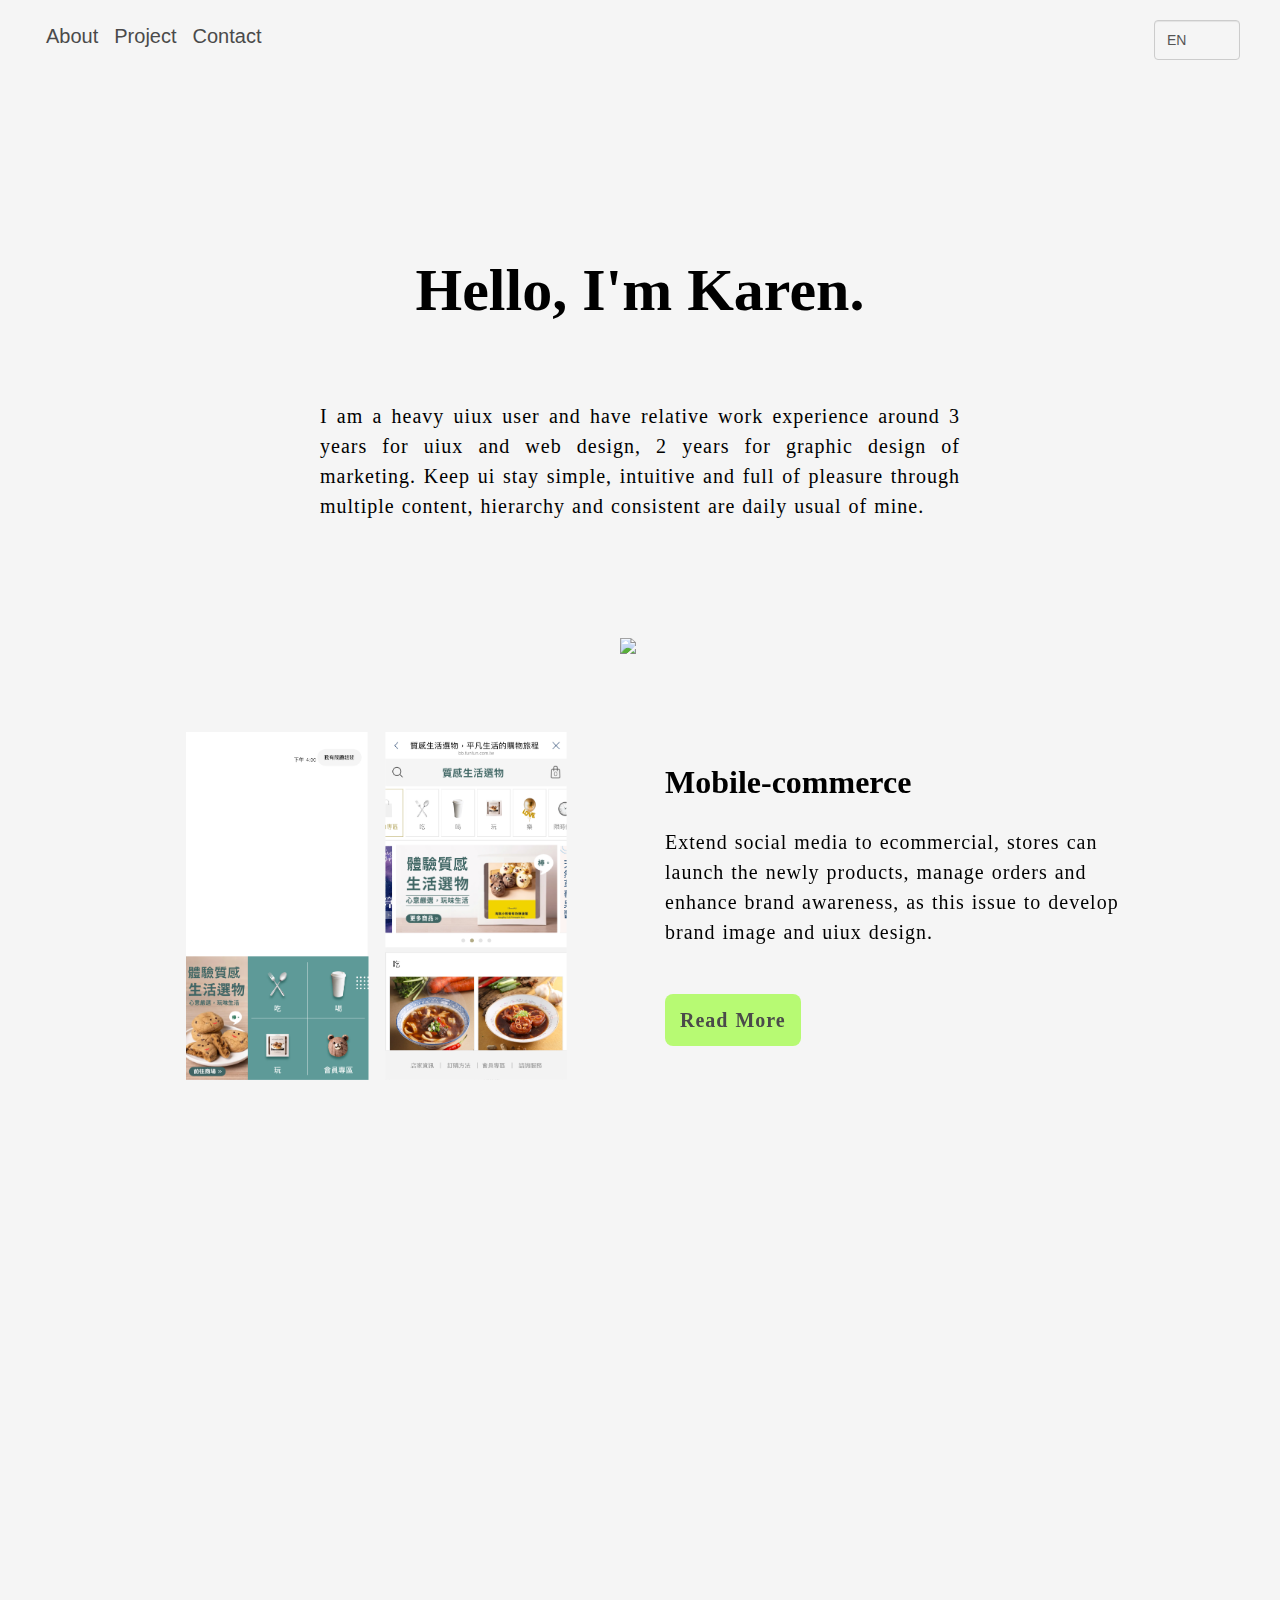
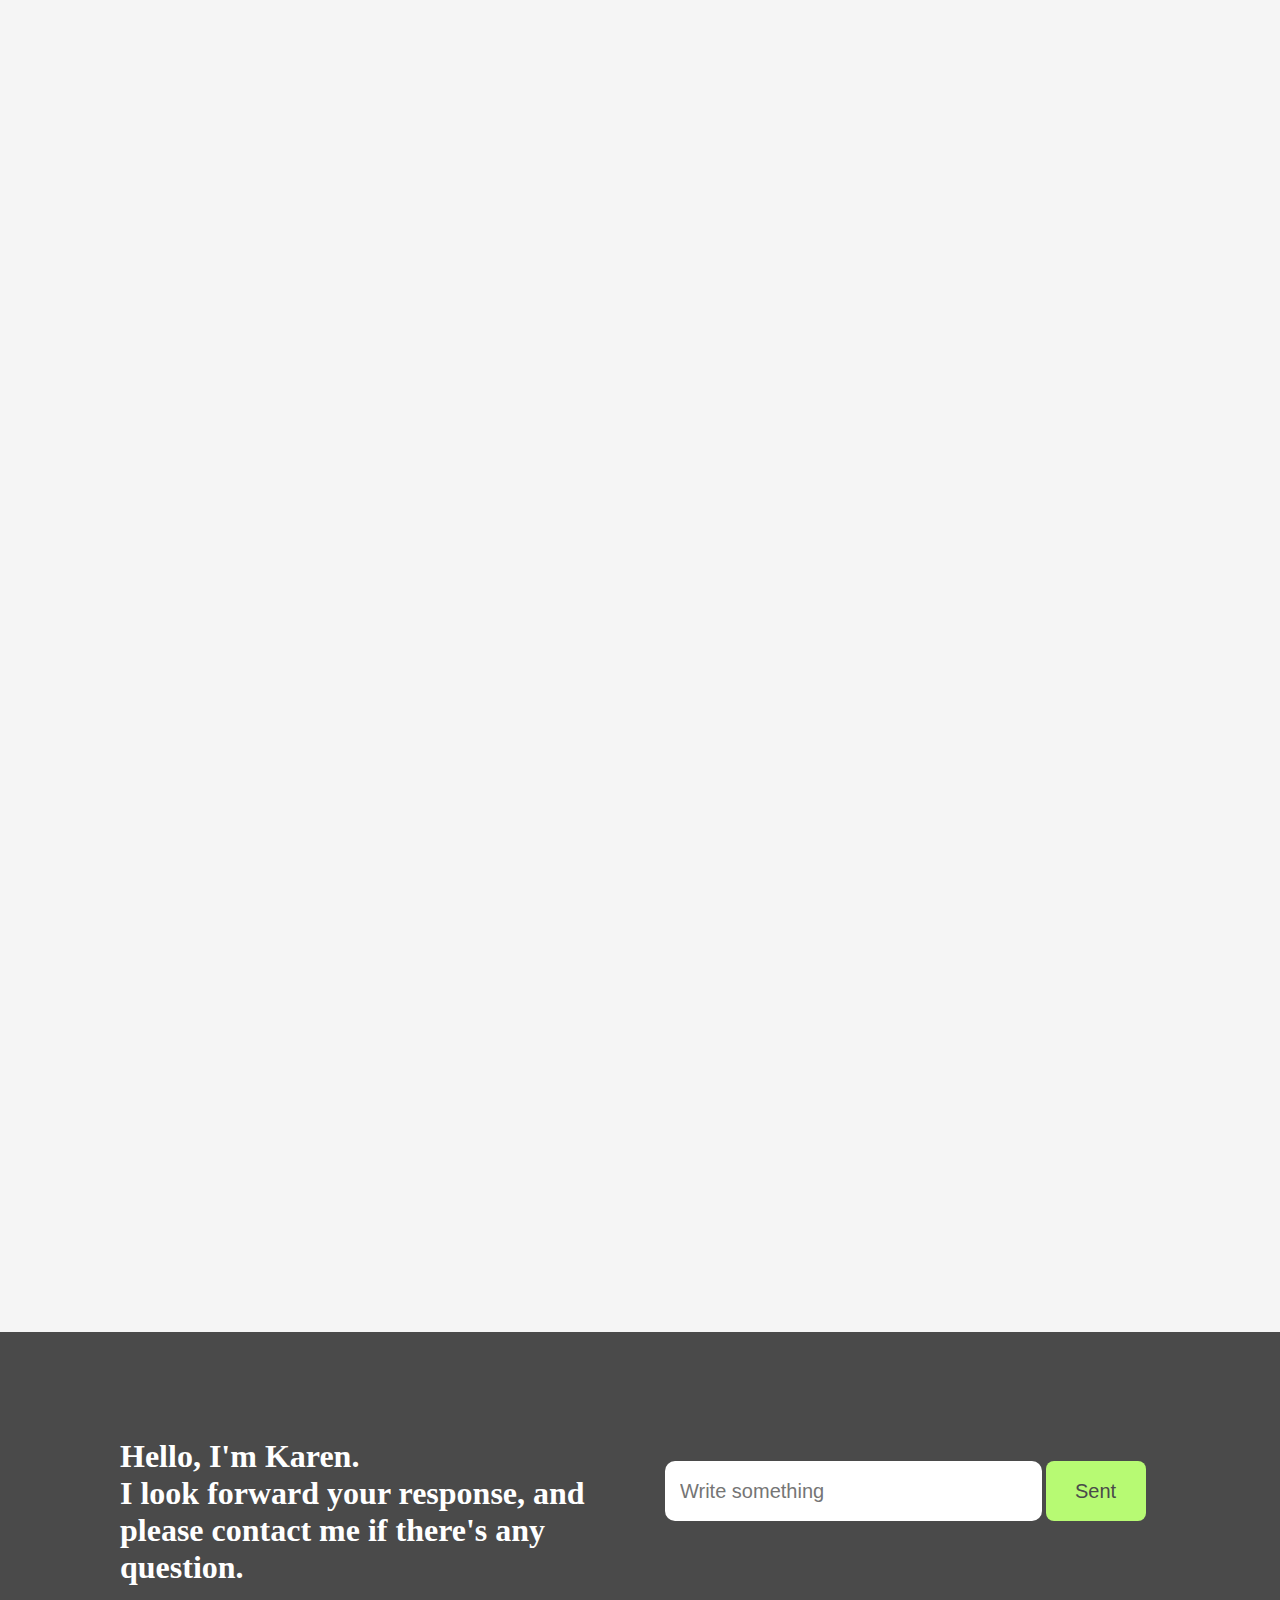
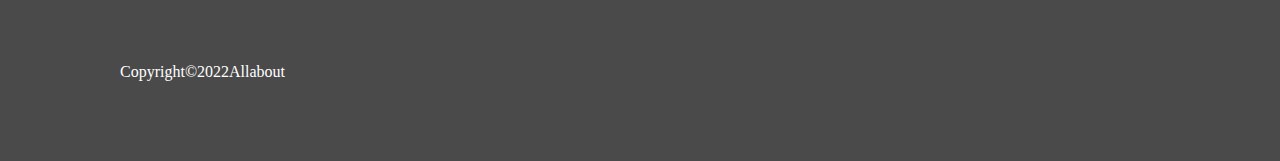
==== cv_en.html @ 4958540e "0205" ====
<!DOCTYPE html>
<html lang="en">
<head>
    <meta charset="UTF-8">
    <meta http-equiv="X-UA-Compatible" content="IE=edge">
    <meta name="viewport" content="width=device-width, initial-scale=1.0">
    <title>Porfolio</title>
    <link rel="stylesheet" href="https://unpkg.com/aos@next/dist/aos.css" />
    <script src="https://unpkg.com/aos@next/dist/aos.js"></script>
    <link rel="stylesheet" href="https://fonts.googleapis.com/css2?family=Material+Symbols+Outlined:opsz,wght,FILL,GRAD@20..48,100..700,0..1,-50..200" />
    <link rel="stylesheet" href="style.css">
    <!-- Google tag (gtag.js) -->
    <script async src="https://www.googletagmanager.com/gtag/js?id=G-Q9B10FDPE8"></script>

    <!-- Google tag (gtag.js) -->
<script async src="https://www.googletagmanager.com/gtag/js?id=G-Q9B10FDPE8"></script>
<script>
  window.dataLayer = window.dataLayer || [];
  function gtag(){dataLayer.push(arguments);}
  gtag('js', new Date());

  gtag('config', 'G-Q9B10FDPE8');
</script>

<script>
  window.dataLayer = window.dataLayer || [];
  function gtag(){dataLayer.push(arguments);}
  gtag('js', new Date());

  gtag('config', 'G-Q9B10FDPE8');
</script>
</head>


<nav class="nav_pc">
  
    <ul>
        <a href="#cv_en"><input type="button" class="menu" value="About"></a>
        <a href="#container_pc"><input type="button" class="menu" value="Project"></a>
        <a href="#contact_pc"><input type="button" class="menu" value="Contact"></a>
        <form>
        <select class="form-control info-select" name="selectURL" onchange="window.location.href=this.form.selectURL.options[this.form.selectURL.selectedIndex].value" > 
            <option value="">EN</option> 
            <option value="cv_tc.html">繁中</option>
        </select> 
        </form>
    </ul>

</nav>


<nav class="nav_mobile">
  
    <ul>
        <a href="#about_mobile"><input type="button" class="menu_mobile" value="About"></a>
        <a href="#container_mobile"><input type="button" class="menu_mobile" value="Project"></a>
        <a href="#contact_mobile"><input type="button" class="menu_mobile" value="Contact"></a>
        <form>
           <select class="form-control info-select" name="selectURL" onchange="window.location.href=this.form.selectURL.options[this.form.selectURL.selectedIndex].value" > 
               <option value="">EN</option>
               <option value="cv_tc.html">繁中</option> 
           </select> 
           </form>
       </ul>
   
</nav>


<body>


    <div class="intro_pc" id="cv_en">
        <h1 style="padding:24vh 40px 4vh 40px;">Hello, I'm Karen.</h1>
        <div class="" style="text-align:justify;">
            <h4 style="padding:0 25% 10vh 25%;">I am a heavy uiux user and have relative work experience around 3 years for uiux and web design, 2 years for graphic design of marketing. Keep ui stay simple, intuitive and full of pleasure through multiple content, hierarchy and consistent are daily usual of mine.
            </h4>
        </div>
    </div>

    <div class="intro_mobile"  id="about_mobile">
        <h1 style="padding:24vh 40px 4vh 40px;">Hello, I'm Karen.</h1>
        <div class="">
            <h4 style="padding:0 10% 10vh 10%;">I am a heavy uiux user and have relative work experience around 3 years for uiux and web design, 2 years for graphic design of marketing. Keep ui stay simple, intuitive and full of pleasure through multiple content, hierarchy and consistent are daily usual of mine.
            </h4>
        </div>
    </div>

    <div class="fade" style="width:40px;margin: auto;">
    <img src="img/icon_continue.svg">
    </div>

    <div hidden style="width:30vw;margin:auto;text-align: center;background-color: ;">
        <button id="seeMoreBtn" style="background-color:#9FDE5E ;">More</button>
        </div>
    
    <article hidden id="article">
        <h3>Relative experience</h3>
        <h4 style="padding:0 10% 14vh 10%;">About 2.8 years for uiux design and 2 years for graphic and editor of social platform.</h4>
    </article>
    


<div class="container" id="container_pc">




        <!-- Project02 -->
        <div class="box" data-aos="fade-up" data-aos-duration="3000" id="profolio">
            <img src="img/img_ec_1.png" style="width:80%;margin: auto;">
            <div class="description">
               <h2>Mobile-commerce</h2>
               <h4>Extend social media to ecommercial, stores can launch the newly products, manage orders and enhance brand awareness, as this issue to develop brand image and uiux design.</h4>
               <div style="padding: 5px 0;">
               <h4><b><a href="project_ec_en.html" class="more">Read More</a></b></h4>
               </div>
            </div>
        </div>

        <!-- Project03 -->
        <div class="box" data-aos="fade-up" data-aos-duration="3000" id="profolio">
            <img src="img/img_r_1.png">
            <div class="description">
               <h2>Reservation platform</h2>
               <h4>Through reservation platform customers can check for the service on sale for available time, further the store can accept the orders immediately. Design for the customers and stores to have a better experience on booking and coupons.</h4>
               <div style="padding: 5px 0;">
               <h4><b><a href="project_reservation_en.html" class="more">Read More</a></b></h4>
               </div>
            </div>
        </div>

        <!-- Project04 -->
        <div class="box" data-aos="fade-up" data-aos-duration="3000" id="profolio">
            <img src="img/img_p_1.png">
            <div class="description">
               <h2>Product onlinepay</h2>
               <h4>Build up the landing page to introduce products of company and relative activities, further customers can buy and pay the suitable program online.</h4>
               <div style="padding: 5px 0;">
               <h4><b><a href="project_onlinepay_en.html" class="more">Read More</a></b></h4>
               </div>
            </div>
        </div>


        <!-- Project05 -->
        <div class="box" data-aos="fade-up" data-aos-duration="3000" id="profolio">
            <img src="img/img_l_1.png">
            <div class="description">
               <h2>RWD LandingPage</h2>
               <h4>Official website and landing page design for difference platforms represent the best affection to consumers.</h4>
               <div style="padding: 5px 0;">
               <h4><b><a href="project_landingpage_en.html" class="more">Read More</a></b></h4>
            </div>
        </div>
        </div>

        <!-- Project01 -->
        <div class="box" data-aos="fade-up" data-aos-duration="3000" id="profolio">
            <img src="img/img_graphic_2.png">
            <div class="description">
               <h2>Graphic design</h2>
               <h4>Around main topic to design illustration, posters and banners which matched with brand image.</h4>
               <div style="padding: 5px 0;">
               <h4><b><a href="project_graphic_en.html" class="more">Read More</a></b></h4>
               </div>
            </div>
        </div>

        <div style="margin:20% 0;"></div>


</div>


<!-- mobile -->


<div class="container" id="container_mobile">



    <div style="margin:20% 0;"></div>

    <!-- Project02 -->
    <div class="box_mobile" data-aos="fade-up" data-aos-duration="3000" id="profolio">
        <div class="image_mobile"><img src="img/img_ec_1.png"></div>
        <div class="description">
           <h2>Mobile-commerce</h2>
           <h4>Extend social media to ecommercial, stores can launch the newly products, manage orders and enhance brand awareness, as this issue to develop brand image and uiux design.</h4>
           <div style="height:3px;"></div>
           <h4><b><a href="project_ec_en.html" class="more">Read More</a></b></h4>
        </div>
    </div>

    <div style="margin:20% 0;"></div>

    <!-- Project03 -->
    <div class="box_mobile" data-aos="fade-up" data-aos-duration="3000" id="profolio">
        <div class="image_mobile"><img src="img/img_r_1.png"></div>
        <div class="description">
           <h2>Reservation platform</h2>
           <h4>Through reservation platform customers can check for the service on sale for available time, further the store can accept the orders immediately. Design for the customers and stores to have a better experience on booking and coupons.</h4>
           <div style="height:3px;"></div>
           <h4><b><a href="project_reservation_en.html" class="more">Read More</a></b></h4>
        </div>
    </div>

    <div style="margin:20% 0;"></div>


        <!-- Project04 -->
        <div class="box_mobile" data-aos="fade-up" data-aos-duration="3000" id="profolio">
            <img src="img/img_web_1.png">
            <div class="description">
               <h2>Product onlinepay</h2>
               <h4>Build up the landing page to introduce products of company and relative activities, further customers can buy and pay the suitable program online.</h4>
               <div style="height:3px;"></div>
               <h4><b><a href="project_onlinepay_en.html" class="more">Read More</a></b></h4>
            </div>
        </div>

    <div style="margin:20% 0;"></div>


        <!-- Project05 -->
        <div class="box_mobile" data-aos="fade-up" data-aos-duration="3000" id="profolio">
            <img src="img/img_web_3.png">
            <div class="description">
               <h2>RWD LandingPage</h2>
               <h4>Official website and landing page design for difference platforms represent the best affection to consumers.</h4>
               <div style="height:3px;"></div>
               <h4><b><a href="project_landingpage_en.html" class="more">Read More</a></b></h4>
            </div>
        </div>


    <div style="margin:20% 0;"></div>

        <!-- Project01 -->
        <div class="box_mobile" data-aos="fade-up" data-aos-duration="3000" id="profolio">
            <img src="img/img_graphic_2.png">
            <div class="description">
               <h2>Graphic design</h2>
               <h4>Around main topic to design illustration, posters and banners which matched with brand image.</h4>
               <div style="height:5x;"></div>
               <div style="padding: 3px 0;">
               <h4><b><a href="project_graphic_en.html" class="more">Read More</a></b></h4>
               </div>
            </div>
        </div>

        <div style="margin:20% 0;"></div>


</div>




        <div class="box_footer_pc" data-aos="" data-aos-duration="3000" id="contact_pc">
            <col><h2>Hello, I'm Karen.<br>I look forward your response, and please contact me if there's any question.</h2><col>

        <col>
            <form action="https://formspree.io/f/mayaqbyd" method="post">
              <input class="textarea" type="textarea" placeholder="Write something" name="UserName" required> 
              <input class="btn_sent" type="submit" name="SB" value="Sent" > 
            </form>
        </col>

        <div style="font-size: 16px;letter-spacing：10px;">Copyright©2022Allabout</div>

        </div>

        <div class="box_footer_mobile" data-aos="" data-aos-duration="3000" id="contact_mobile">
            <col><h2>Hello, I'm Karen.<br>I look forward your response, and please contact me if there's any question.</h2><col>

        <col>
            <form action="https://formspree.io/f/mayaqbyd" method="post">
              <input class="textarea_mobile" type="textarea" placeholder="Write something" name="UserName" required> 
              <input class="btn_sent" type="submit" name="SB" value="Sent" > 
            </form>
        </col>

        <div style="font-size: 16px;">Copyright©2022Allabout</div>

        </div>

<script>
    AOS.init();
</script>
  
<script>
const seeMore = document.getElementById('seeMoreBtn')
const article = document.getElementById('article')

seeMore.addEventListener('click', () => {
  article.classList.toggle('extended')

  const extended = article.classList.contains('extended')
  if (extended) {
    seeMore.innerHTML = 'Close'
  } else {
    seeMore.innerHTML = 'Read More'
  }
})
</script>

</body>
</html>
---- style.css ----
html {
    scroll-behavior: smooth;
}

nav{
    height:72px;
    position: fixed;
    background-color: #f5f5f5;
    z-index: 10000;
    margin:0;
    width: 100%;
    top:0;
    font-size: ;
  }
  
  .form-control {
      position: absolute;
      right:60px;
      width: 100%;
      height: 40px;
      padding: 6px 12px;
      font-size: 20px;
      line-height: 1.42857143;
      color: #555;
      background-color: #fff;
      background-image: none;
      border: 1px solid #ccc;
      border-radius: 4px;
      -webkit-box-shadow: inset 0 1px 1px rgba(0,0,0,.075);
      box-shadow: inset 0 1px 1px rgba(0,0,0,.075);
      -webkit-transition: border-color ease-in-out .15s,-webkit-box-shadow ease-in-out .15s;
      -o-transition: border-color ease-in-out .15s,box-shadow ease-in-out .15s;
      transition: border-color ease-in-out .15s,box-shadow ease-in-out .15s;
  }
  
  /* IE浏览器下隐藏下拉按钮 */
  select::-ms-expand { display: none; }     
  
  /* 定义隐藏下拉框默认样式及图片覆盖下拉按钮 */   
  .info-select{
      width: 200px;
      outline:none;
      appearance:none;
      -moz-appearance:none;
      -webkit-appearance:none;
      -ms-appearance:none;
      background: url(img/icon_dropdown.svg) no-repeat scroll right center transparent;           
  }
  
  
  
  .menu{
    color:#4a4a4a;
    margin: 8px 0px;
    font-size: 20px;
    border-style: hide;
    border:2px white none;
    background-color: #f5f5f5;
    cursor: pointer;
    font-size: 20px;
  }
  
  .menu:hover{
    color:#2554A4;
  }

  .menu_mobile{
    color:#4a4a4a;
    margin: 10px -10px;
    font-size: 14px;
    border-style: hide;
    border:2px white none;
    background-color: #f5f5f5;
    cursor: pointer;
    font-size: 14px;
  }
  
  a{
    color:#4a4a4a;
  }
  
  body{
      background-color: #f5f5f5;
      font-family:'PingFang TC' ;
      overflow-x:hidden;
      width: 100%;
      margin: 0 0;
  }
  
  
  h1{
      text-align: center;
      font-size: 60px;
  }
  
  h2{
      font-size: 32px;
      font-weight: 600;
  }
  
  h4{
      font-size: 20px;
      font-weight: 350;
      line-height: 1.5;
      letter-spacing:1px;
      word-spacing: 1px;
  }
  
  img{
      width:100%;
      padding:px;
  }
  
  .box{
      display: grid;
      grid-template-columns: 1fr 1fr;
      grid-gap:50px;
      border: #4a4a4a;
      background-color: none;
      border-color:#aaaaee;
      border-style: ;
      border-width: none;
      margin:5% 10%;
      padding:10px;
  }
  
  .box_content{
    display: grid;
    grid-template-columns: 1fr 1fr;
    grid-gap:50px;
    border: #4a4a4a;
    background-color: none;
    border-color:#aaaaee;
    border-style: ;
    border-width: none;
    margin:5% 10%;
    padding:10px;
}

  .box_footer_pc{
      display: grid;
      grid-template-columns: 1fr 1fr;
      grid-gap:50px;
      border: #4a4a4a;
      background-color: #4a4a4a;
      color:white;
      border-color:#aaaaee;
      margin:100px 0 0  0;
      padding:80px 120px;
  }
  
  a{
      text-decoration: none;
      color:#2554A4;
  }
  
  .about{
      text-align:justify;
  }
  
  .description{
      text-align:;
      margin-top: 5px;
  }
  
  .textarea{
      width:70%;
      height:60px;
      margin:10% 0;
      padding: 0 15px;
      border-radius:10px;
      border-color: black;
      font-size:20px;
      border:none ;
  }

  .textarea_mobile{
    width:85%;
    height:60px;
    margin:10% 0 0 0;
    padding: 0 15px;
    border-radius:10px;
    border-color: black;
    font-size:20px;
    border:none ;
}
  
  .btn_sent{
      width:100px;
      height:60px;
      margin:10% 0%;
      padding: 0 10px;
      color:white;
      background-color: #B7FA73;
      border-radius:8px;
      font-size:20px;
      border:none ;
      color:#4a4a4a;
  }
  
  .btn_sent:hover{
      background-color:#9FDE5E;
      box-shadow:4px #B7FA73;
  }
  
  
  .more{
      width:20%;height:60px;
      margin:10% 0%;
      color:white;
      background-color: #B7FA73;
      border-radius:8px;
      font-size:20px;
      border:none ;
      color:#4a4a4a;
      padding: 15px;
  }
  
  .more:hover{
      background-color:#9FDE5E;
      box-shadow:4px #B7FA73;
  }
  
  
  .box_mobile{
      display: grid;
      grid-template-columns: 1fr;
      grid-gap:px;
      border: #4a4a4a;
      background-color: none;
      border-color:#aaaaee;
      margin:5px 10%;
      padding:;
  }
  
  .box_footer_mobile{
      display: grid;
      grid-template-columns: 1fr;
      grid-gap:50px;
      border: #4a4a4a;
      background-color: #4a4a4a;
      color:white;
      border-color:#aaaaee;
      margin:5px 0;
      padding:10%;
  }
  
  
  @media screen and (min-width: 1200px) {
      .nav_mobile{
          display:none;
      }
      #container_mobile{
          display:none;
      }
      .intro_mobile{
          display:none;
      }
      .box_footer_mobile{
          display:none;
      }
  }
  
  @media screen and (max-width: 1200px) {
      .nav_pc{
          display:none;
      }
      #container_pc{
          display:none;
      }
      .intro_pc{
          display:none;
      }
      .image_mobile{
          display:;
      }
      .box_footer_pc{
          display:none;
      }
  }
  
  article {
    max-width: 800px;
    height: 300px;
    overflow-y: hidden;
    padding:0 25% 14vh 25%;
    text-align:justify
  }
  
  /* 单击按钮时添加此类 */
  article.extended {
    height: 628px;
  }
  
  button {
    width:20vw;
    height:60px;
    color:white;
    background-color: #f5f5f5;
    border-radius:8px;
    font-size:20px;
    border:none ;
    color:#4a4a4a;
    padding: 15px;
  }
  
  
  article {
    font-size: 24px;
    font-weight:300;
    max-width:;
    height: auto;
    overflow-y: hidden;
    transition: height 0.4s linear;
  }
  
  .form-control {
      position: absolute;
      right:40px;
      top:20px;
      font-size:14px;
      width:40px;
      margin:0 auto;
      background: url("img/icon_dropdown_dark.svg") no-repeat right center;}
  
  .select{
      appearance:none;
      -webkit-appearance:none;
      -moz-appearance:none;
      -ms-appearance:none;
      -o-appearance:none;
      -khtml-appearance:none;
  }
  .select::-ms-expand { 
      display: none;}
  
  /* 定义隐藏下拉框默认样式及图片覆盖下拉按钮 */   
  .info-select{
      width: 86px;
      outline:none;
      appearance:none;
      -moz-appearance:none;
      -webkit-appearance:none;
      -ms-appearance:none;
      background: url(img/icon_dropdown_dark.svg) no-repeat scroll right center transparent;           
  }
  
.circle{
    width: 60px;
    height: 60px;
    margin: auto;
    background-color: #e5e5e5;
    border-radius:50px;
}

.v-line{
  border-left: thick dashed #e5e5e5;
  height:60px;
  left: 50%;
  position: absolute;
  border-width: 2px;
}

.fade{
  animation: fadeIn 3s ;
}

@keyframes fadeIn {
    0% { opacity: 0; }
    100% { opacity: 1; }
  }
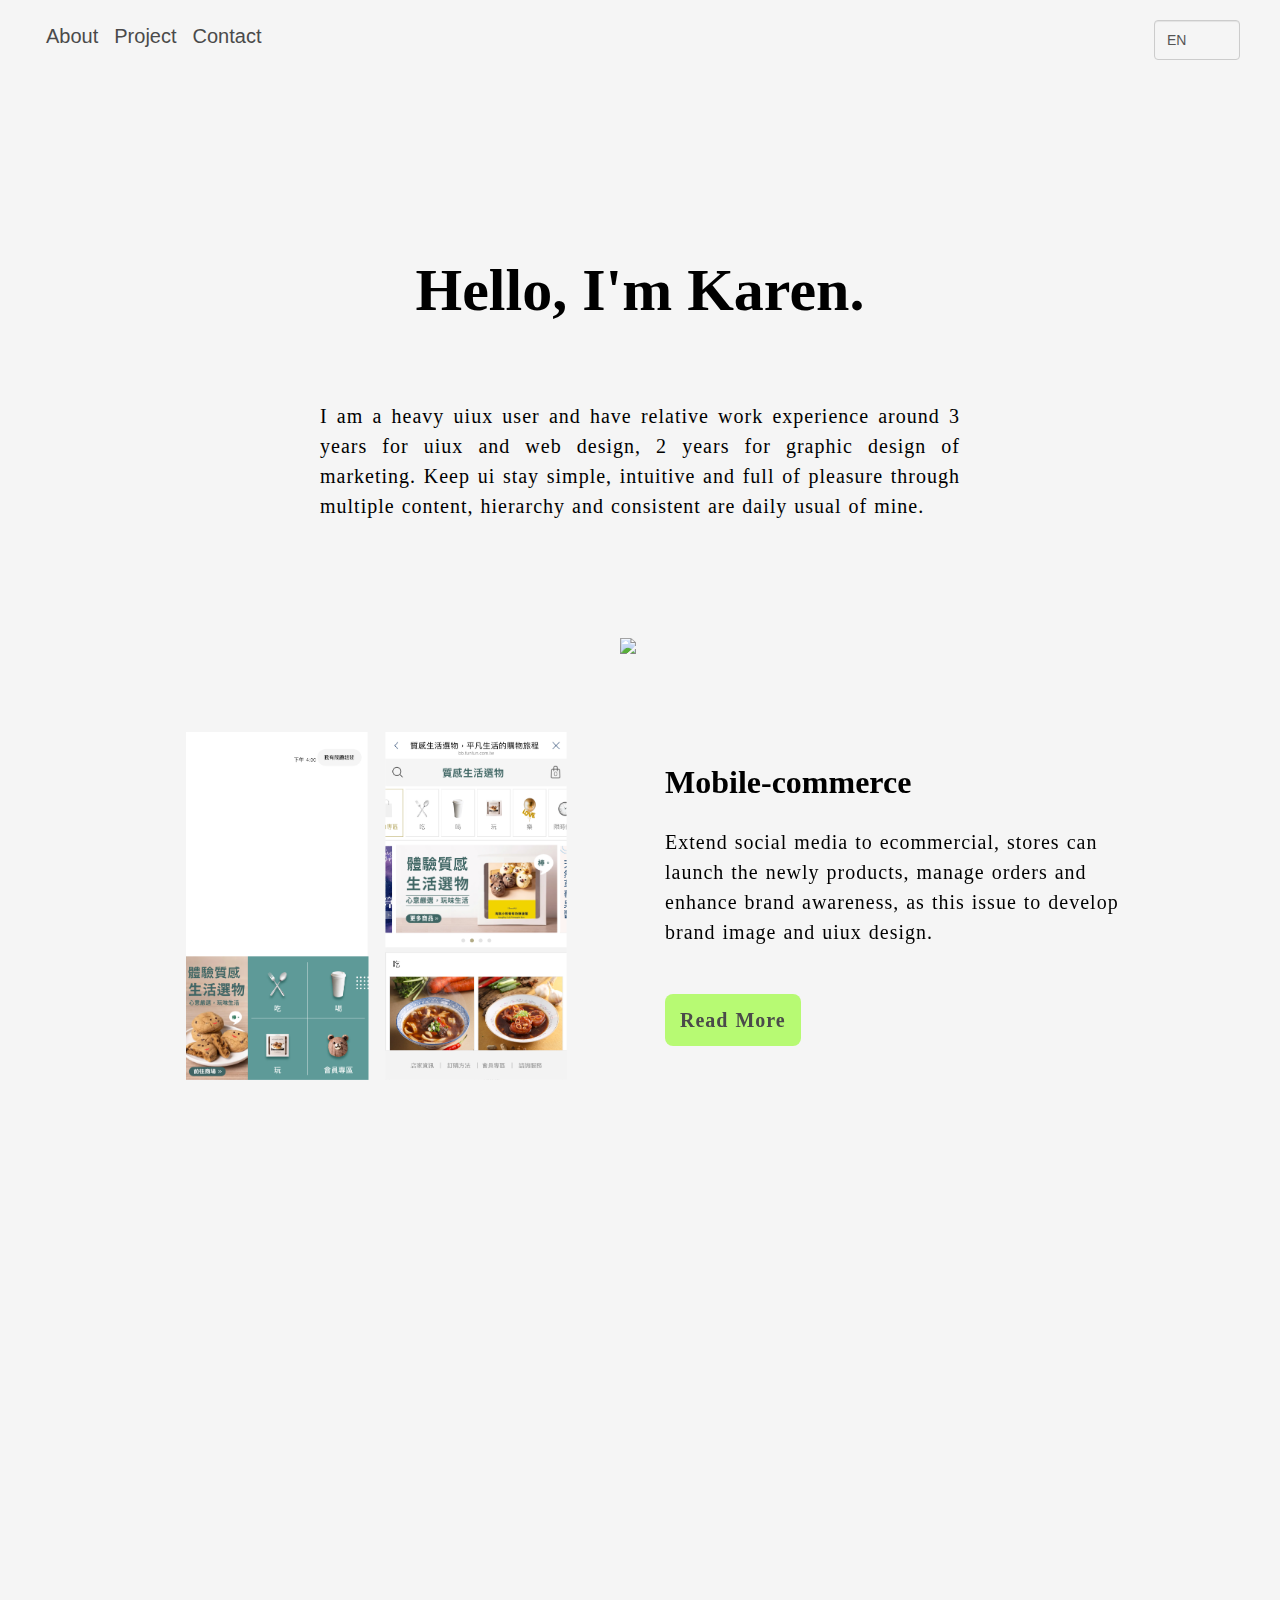
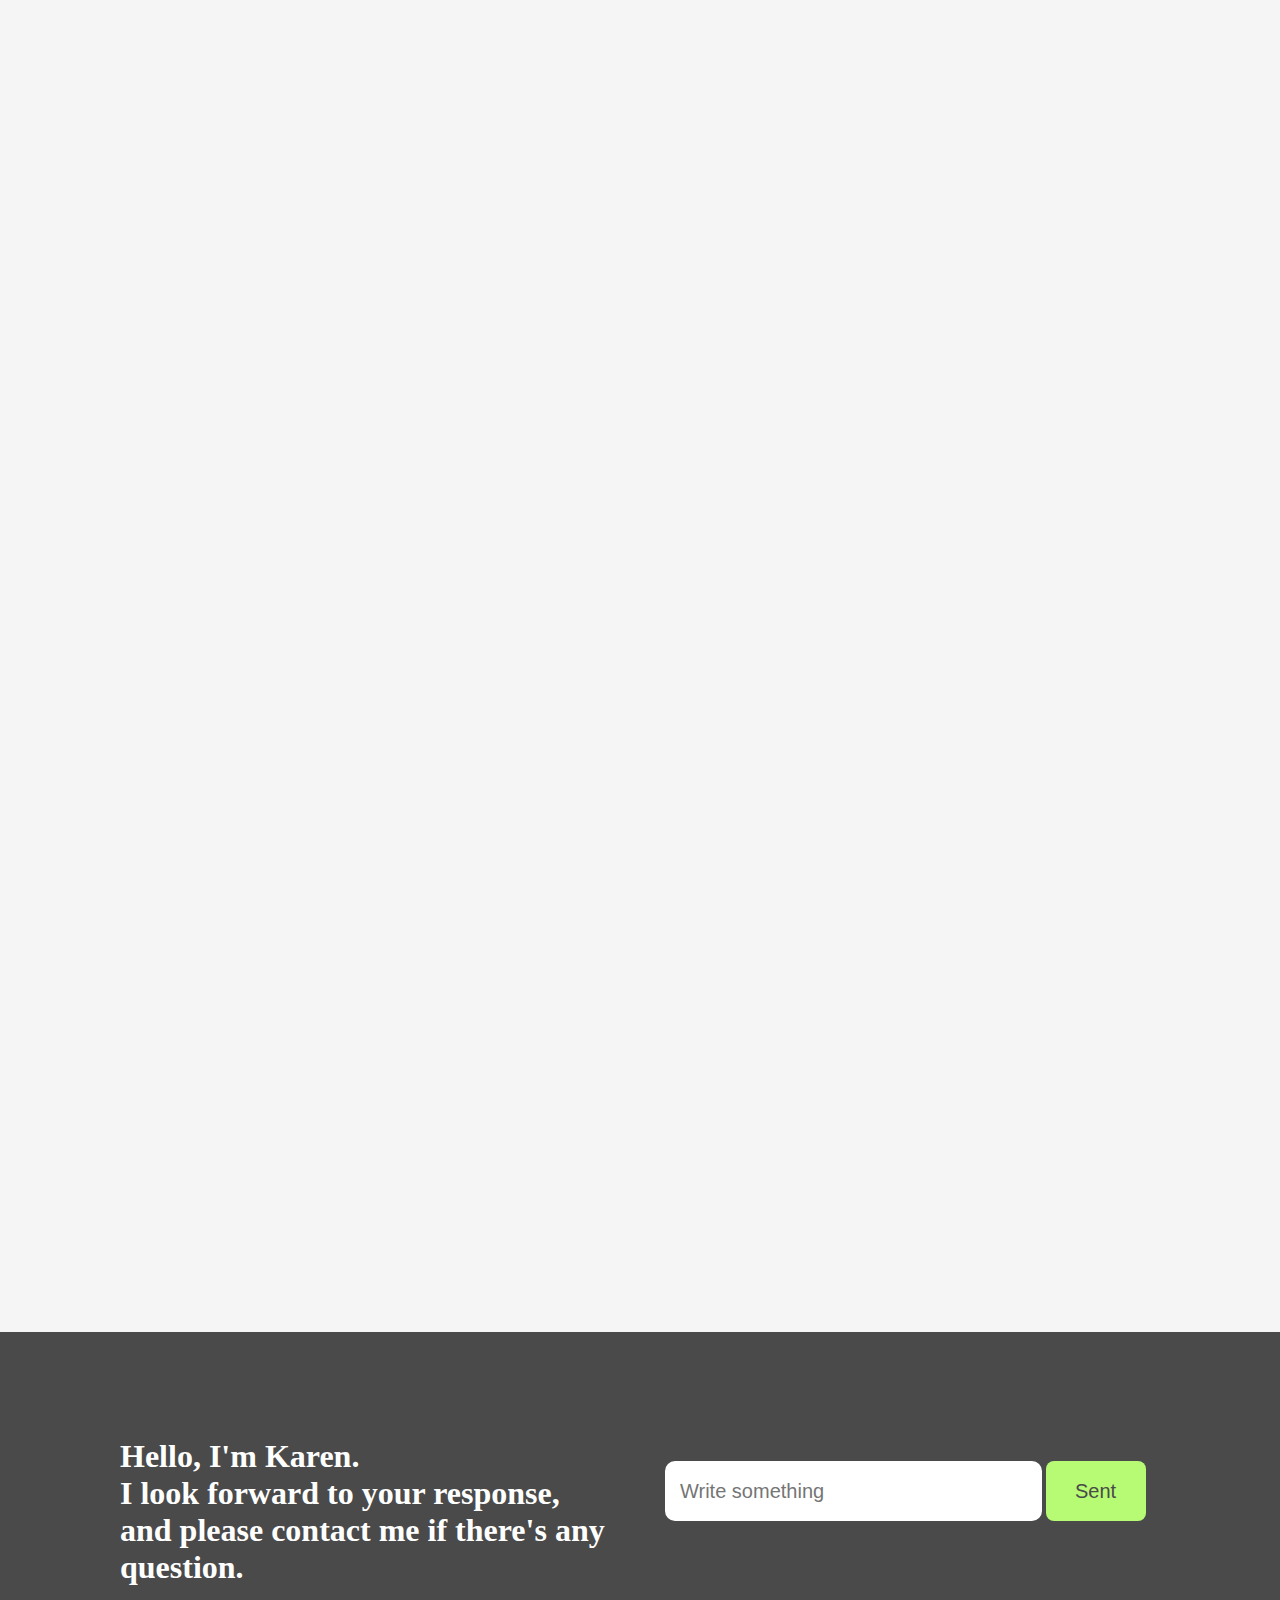
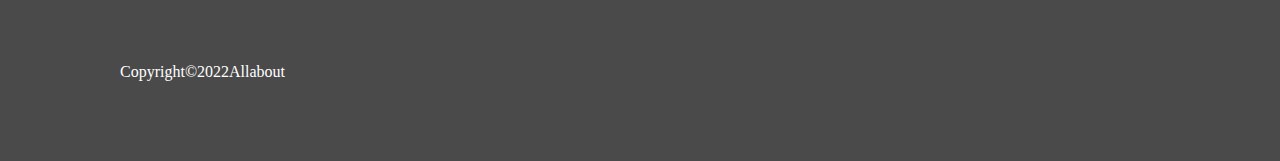
==== commit cd42226c: "0205" ====
--- a/cv_en.html
+++ b/cv_en.html
@@ -187,9 +187,8 @@
         <div class="description">
            <h2>Mobile-commerce</h2>
            <h4>Extend social media to ecommercial, stores can launch the newly products, manage orders and enhance brand awareness, as this issue to develop brand image and uiux design.</h4>
-           <div style="height:3px;"></div>
-           <h4><b><a href="project_ec_en.html" class="more">Read More</a></b></h4>
-        </div>
+        </div>
+           <h4><b><a href="project_ec_en.html" class="more">Read More</a></b></h4> 
     </div>
 
     <div style="margin:20% 0;"></div>
@@ -200,9 +199,8 @@
         <div class="description">
            <h2>Reservation platform</h2>
            <h4>Through reservation platform customers can check for the service on sale for available time, further the store can accept the orders immediately. Design for the customers and stores to have a better experience on booking and coupons.</h4>
-           <div style="height:3px;"></div>
+        </div>
            <h4><b><a href="project_reservation_en.html" class="more">Read More</a></b></h4>
-        </div>
     </div>
 
     <div style="margin:20% 0;"></div>
@@ -214,9 +212,8 @@
             <div class="description">
                <h2>Product onlinepay</h2>
                <h4>Build up the landing page to introduce products of company and relative activities, further customers can buy and pay the suitable program online.</h4>
-               <div style="height:3px;"></div>
+            </div>
                <h4><b><a href="project_onlinepay_en.html" class="more">Read More</a></b></h4>
-            </div>
         </div>
 
     <div style="margin:20% 0;"></div>
@@ -228,9 +225,8 @@
             <div class="description">
                <h2>RWD LandingPage</h2>
                <h4>Official website and landing page design for difference platforms represent the best affection to consumers.</h4>
-               <div style="height:3px;"></div>
+            </div>
                <h4><b><a href="project_landingpage_en.html" class="more">Read More</a></b></h4>
-            </div>
         </div>
 
 
@@ -243,9 +239,8 @@
                <h2>Graphic design</h2>
                <h4>Around main topic to design illustration, posters and banners which matched with brand image.</h4>
                <div style="height:5x;"></div>
-               <div style="padding: 3px 0;">
+            </div>
                <h4><b><a href="project_graphic_en.html" class="more">Read More</a></b></h4>
-               </div>
             </div>
         </div>
 
@@ -258,7 +253,7 @@
 
 
         <div class="box_footer_pc" data-aos="" data-aos-duration="3000" id="contact_pc">
-            <col><h2>Hello, I'm Karen.<br>I look forward your response, and please contact me if there's any question.</h2><col>
+            <col><h2>Hello, I'm Karen.<br>I look forward to your response, and please contact me if there's any question.</h2><col>
 
         <col>
             <form action="https://formspree.io/f/mayaqbyd" method="post">
@@ -272,7 +267,7 @@
         </div>
 
         <div class="box_footer_mobile" data-aos="" data-aos-duration="3000" id="contact_mobile">
-            <col><h2>Hello, I'm Karen.<br>I look forward your response, and please contact me if there's any question.</h2><col>
+            <col><h2>Hello, I'm Karen.<br>I look forward to your response, and please contact me if there's any question.</h2><col>
 
         <col>
             <form action="https://formspree.io/f/mayaqbyd" method="post">
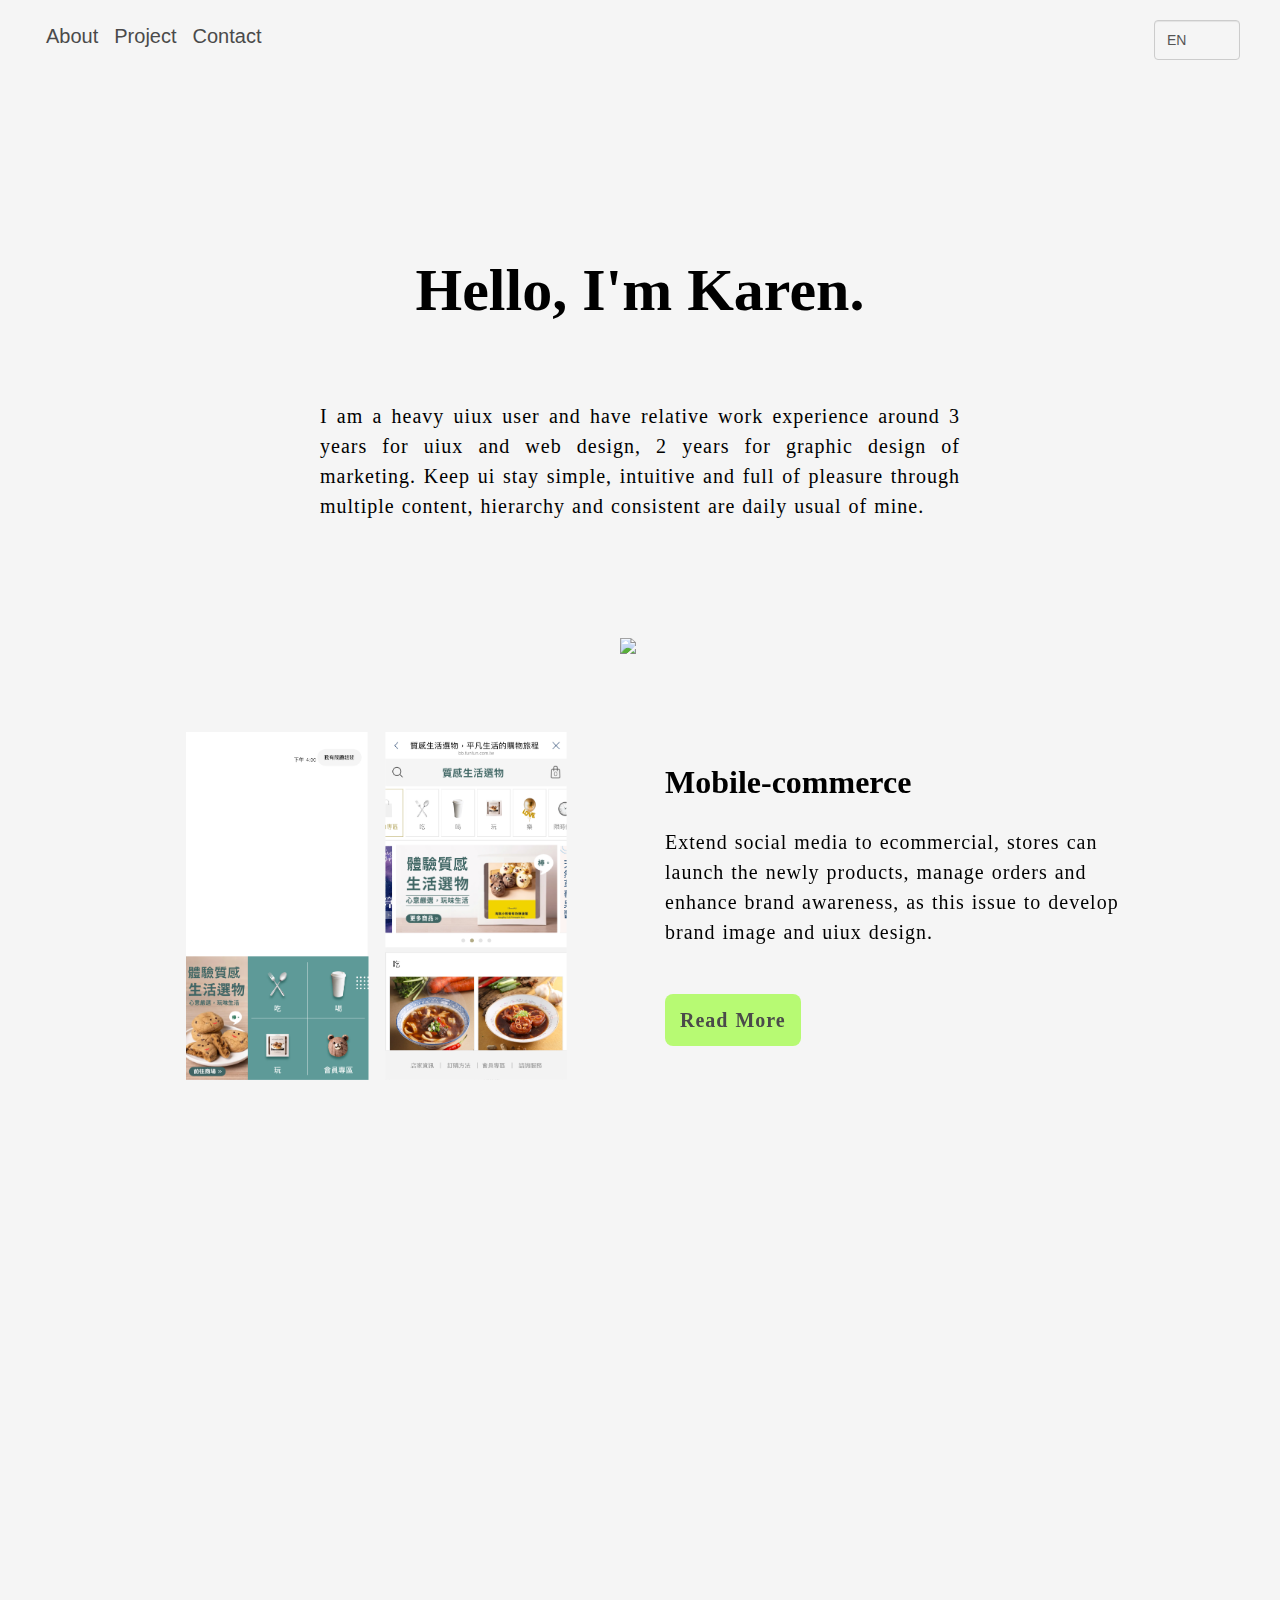
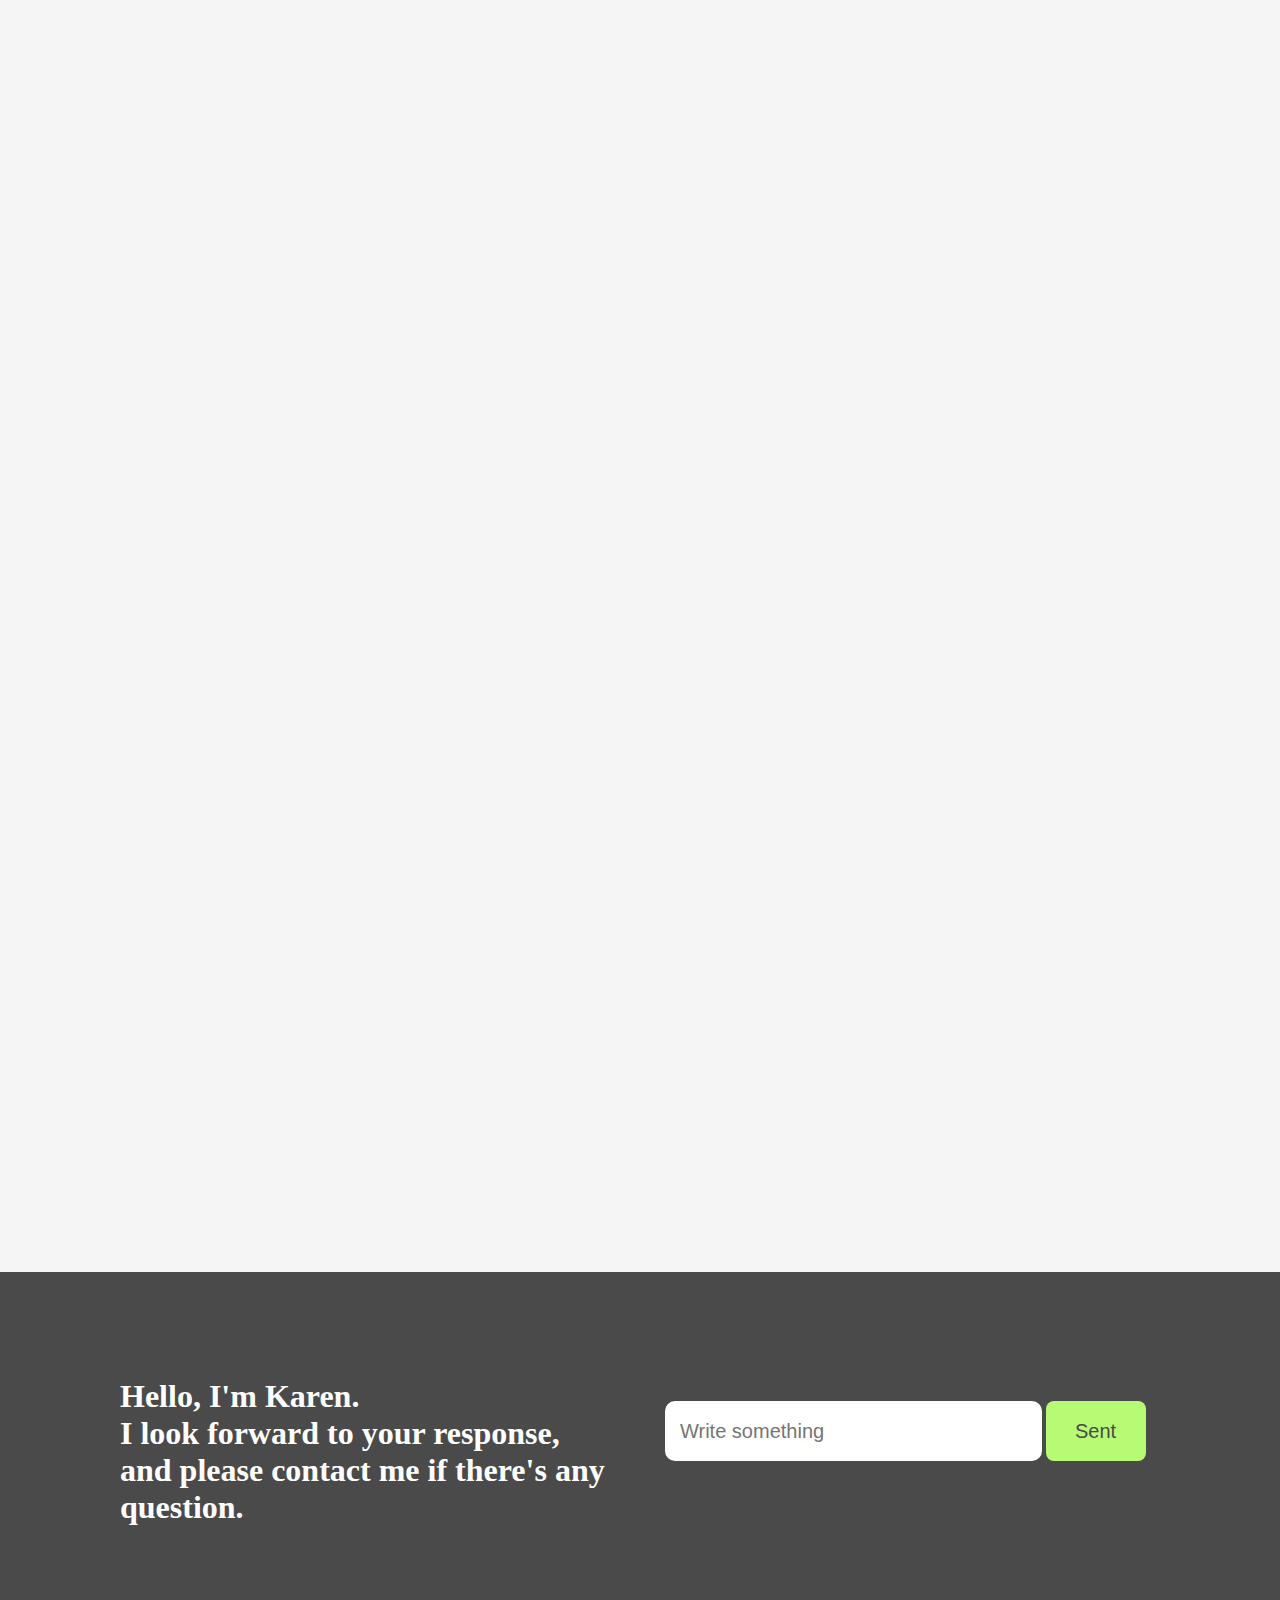
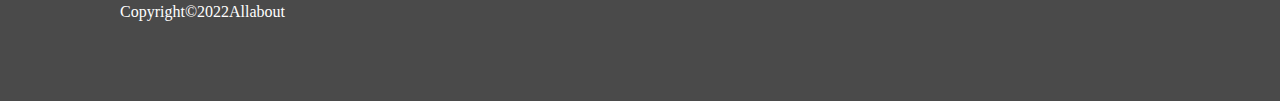
==== commit f90caa55: "0205" ====
--- a/cv_en.html
+++ b/cv_en.html
@@ -122,7 +122,7 @@
             <img src="img/img_r_1.png">
             <div class="description">
                <h2>Reservation platform</h2>
-               <h4>Through reservation platform customers can check for the service on sale for available time, further the store can accept the orders immediately. Design for the customers and stores to have a better experience on booking and coupons.</h4>
+               <h4>Through reservation platform customers can check for the service on sale for available time, further the store can accept the orders immediately.</h4>
                <div style="padding: 5px 0;">
                <h4><b><a href="project_reservation_en.html" class="more">Read More</a></b></h4>
                </div>
@@ -198,7 +198,7 @@
         <div class="image_mobile"><img src="img/img_r_1.png"></div>
         <div class="description">
            <h2>Reservation platform</h2>
-           <h4>Through reservation platform customers can check for the service on sale for available time, further the store can accept the orders immediately. Design for the customers and stores to have a better experience on booking and coupons.</h4>
+           <h4>Through reservation platform customers can check for the service on sale for available time, further the store can accept the orders immediately.</h4>
         </div>
            <h4><b><a href="project_reservation_en.html" class="more">Read More</a></b></h4>
     </div>
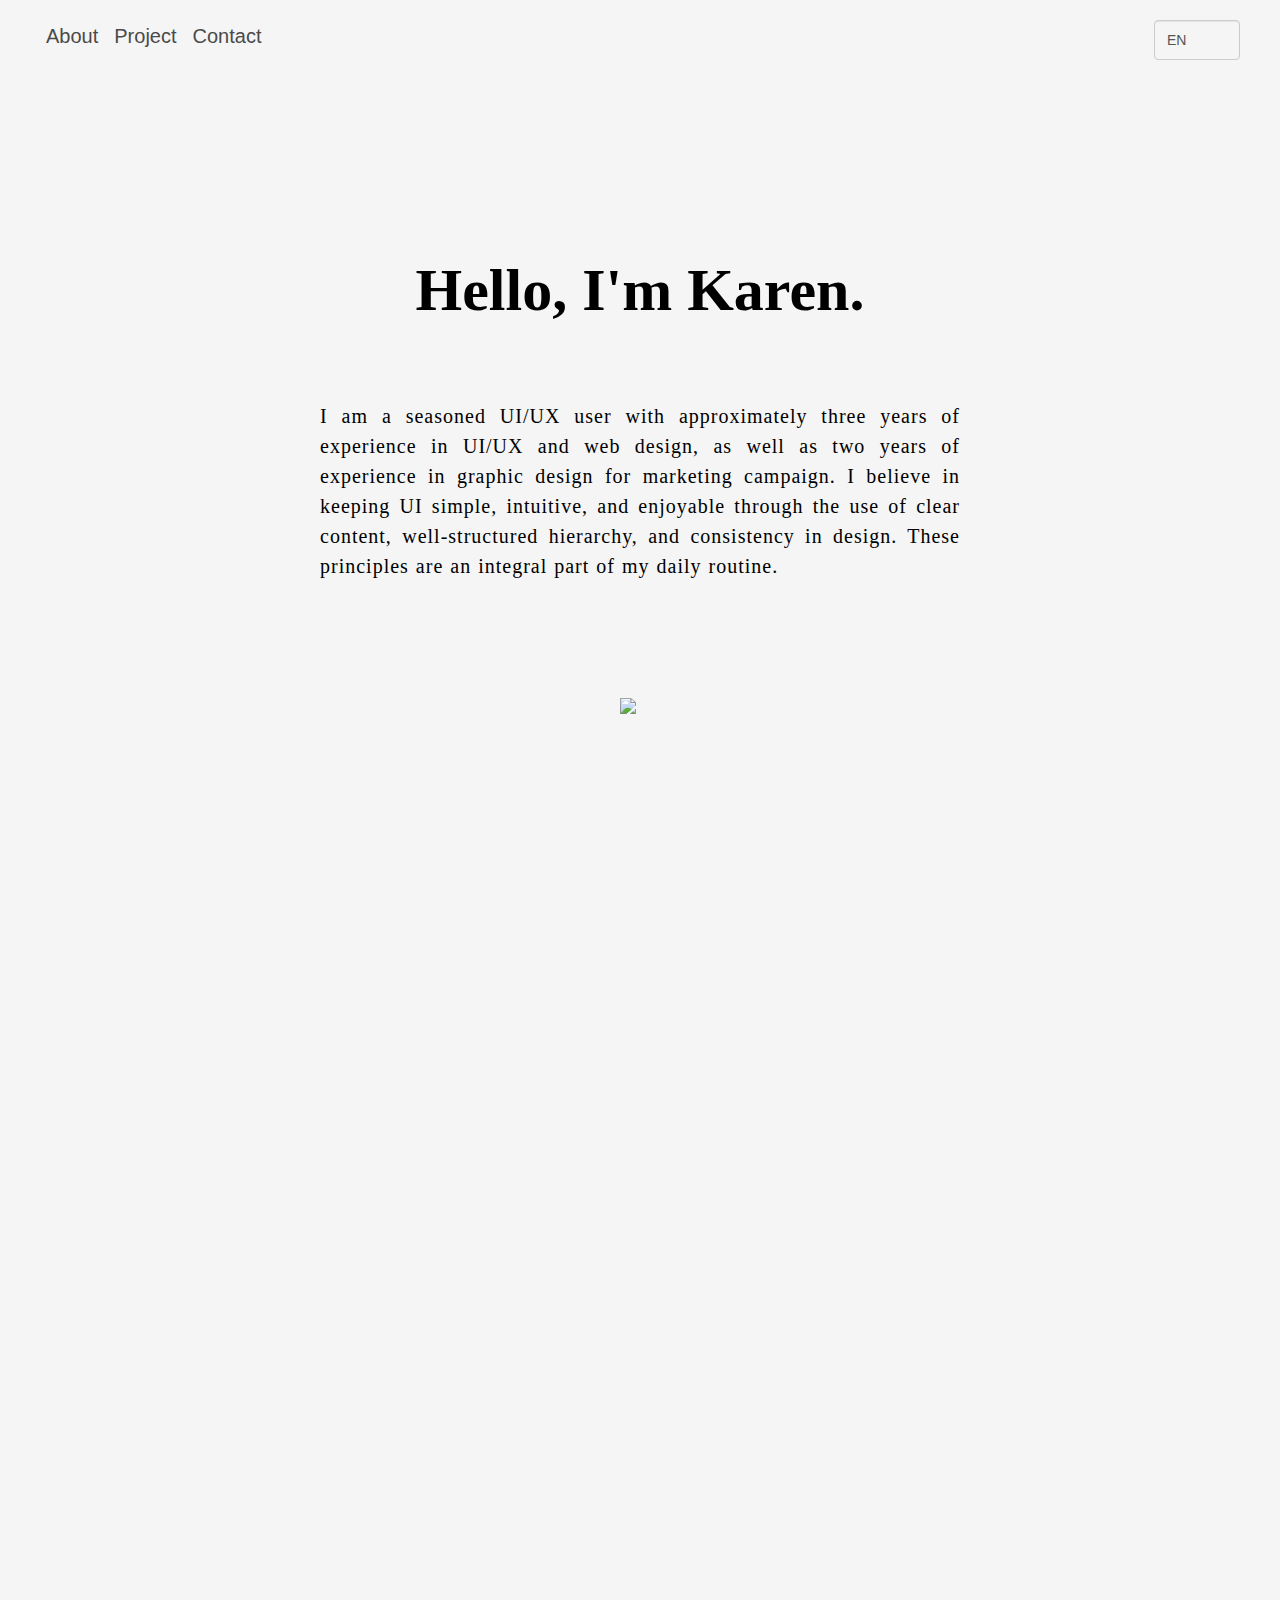
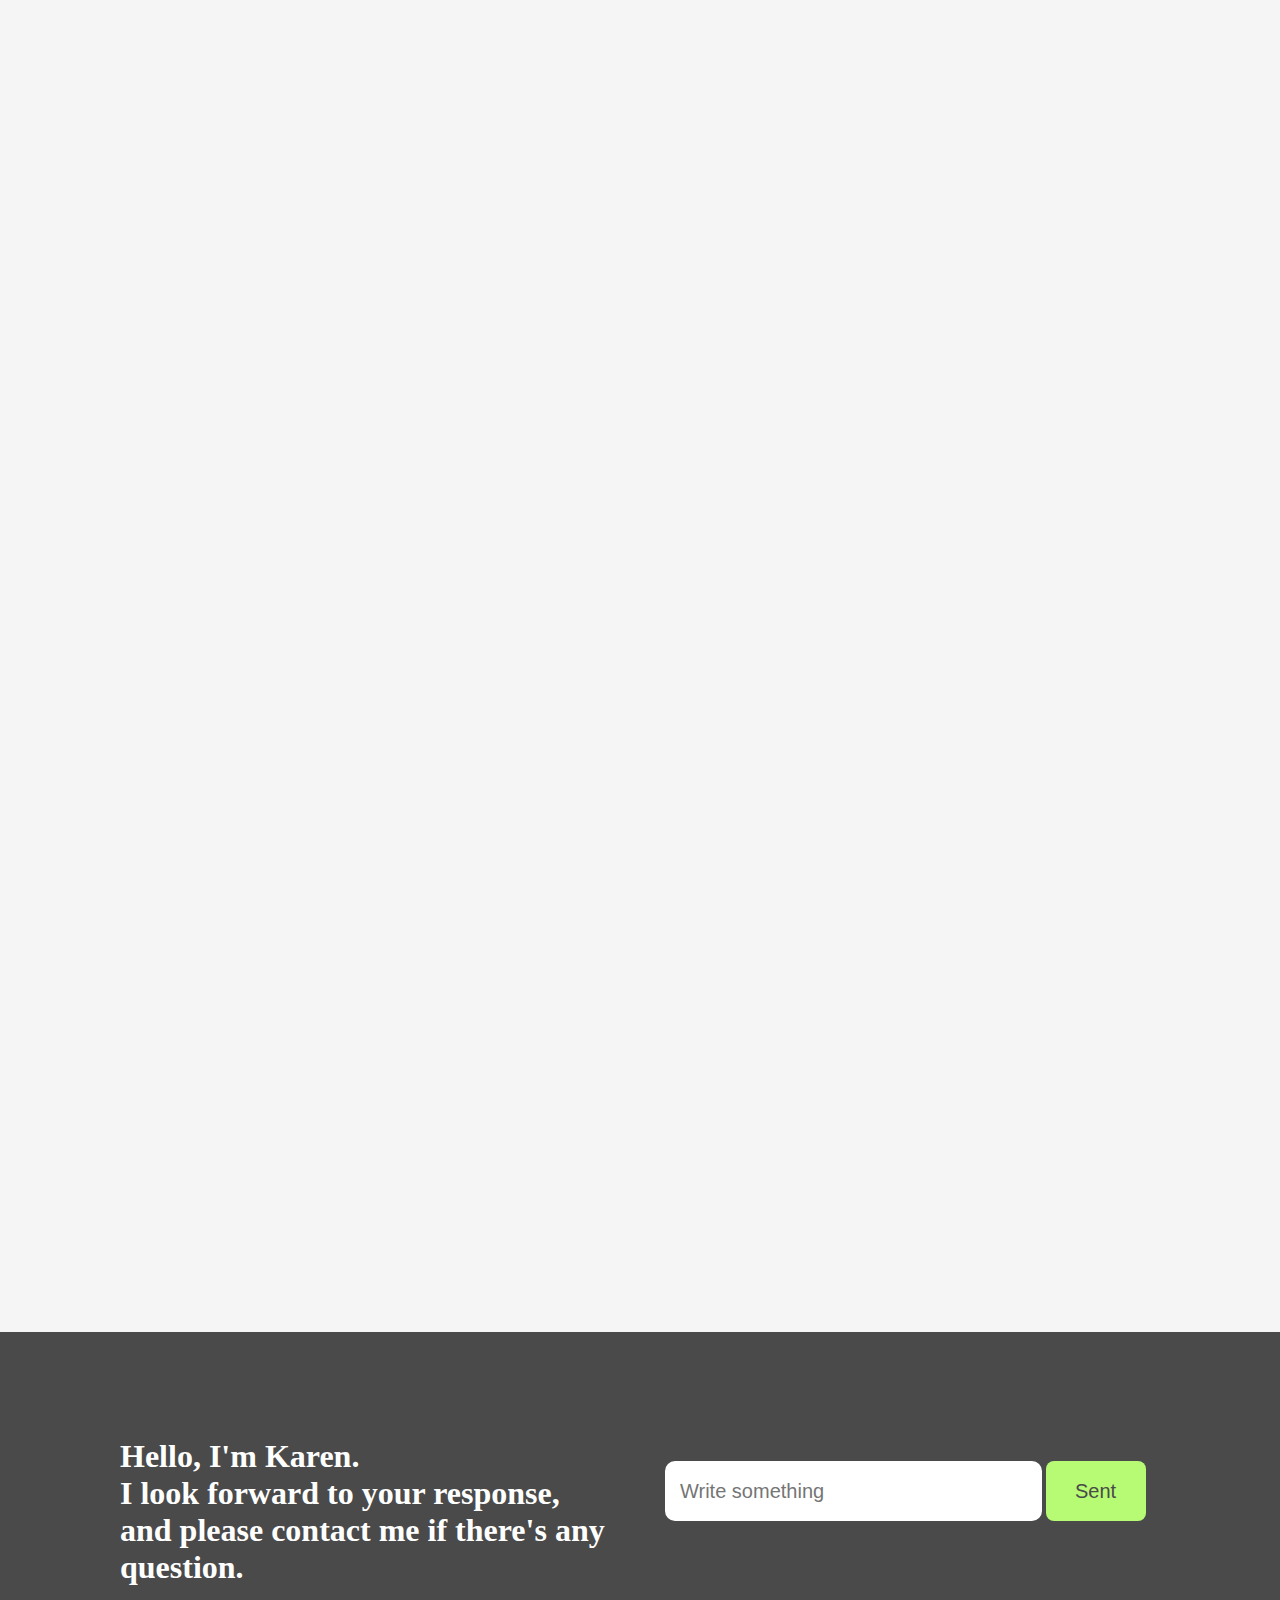
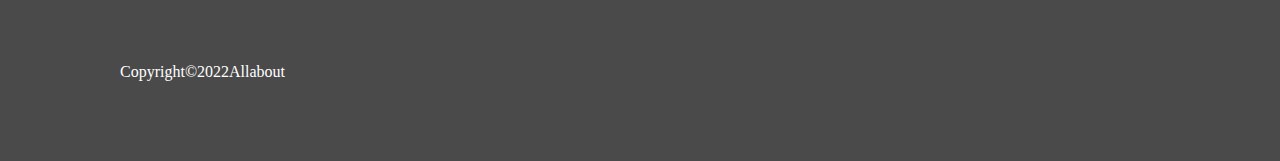
==== commit 534a2dc9: "0210" ====
--- a/cv_en.html
+++ b/cv_en.html
@@ -72,7 +72,7 @@
     <div class="intro_pc" id="cv_en">
         <h1 style="padding:24vh 40px 4vh 40px;">Hello, I'm Karen.</h1>
         <div class="" style="text-align:justify;">
-            <h4 style="padding:0 25% 10vh 25%;">I am a heavy uiux user and have relative work experience around 3 years for uiux and web design, 2 years for graphic design of marketing. Keep ui stay simple, intuitive and full of pleasure through multiple content, hierarchy and consistent are daily usual of mine.
+            <h4 style="padding:0 25% 10vh 25%;">I am a seasoned UI/UX user with approximately three years of experience in UI/UX and web design, as well as two years of experience in graphic design for marketing campaign. I believe in keeping UI simple, intuitive, and enjoyable through the use of clear content, well-structured hierarchy, and consistency in design. These principles are an integral part of my daily routine.
             </h4>
         </div>
     </div>
@@ -80,7 +80,7 @@
     <div class="intro_mobile"  id="about_mobile">
         <h1 style="padding:24vh 40px 4vh 40px;">Hello, I'm Karen.</h1>
         <div class="">
-            <h4 style="padding:0 10% 10vh 10%;">I am a heavy uiux user and have relative work experience around 3 years for uiux and web design, 2 years for graphic design of marketing. Keep ui stay simple, intuitive and full of pleasure through multiple content, hierarchy and consistent are daily usual of mine.
+            <h4 style="padding:0 10% 10vh 10%;">I am a seasoned UI/UX user with approximately three years of experience in UI/UX and web design, as well as two years of experience in graphic design for marketing campaign. I believe in keeping UI simple, intuitive, and enjoyable through the use of clear content, well-structured hierarchy, and consistency in design. These principles are an integral part of my daily routine.
             </h4>
         </div>
     </div>
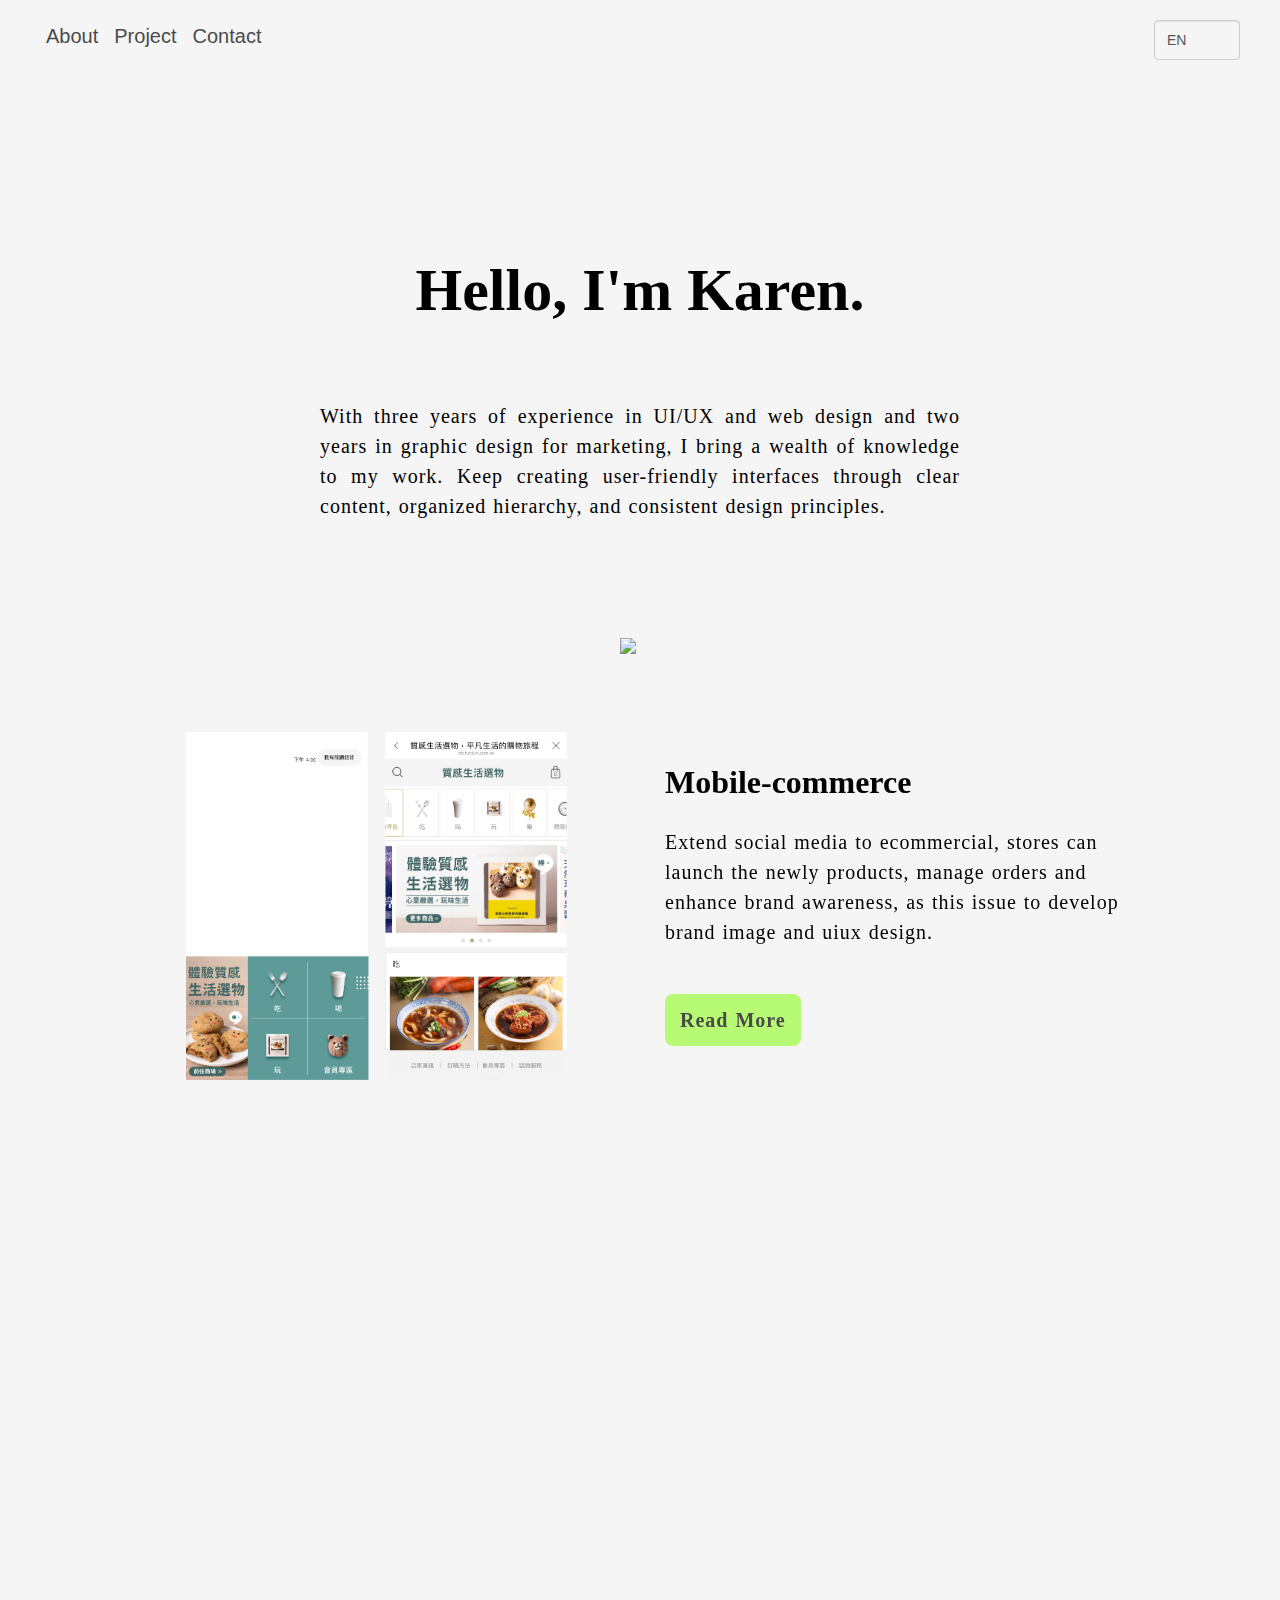
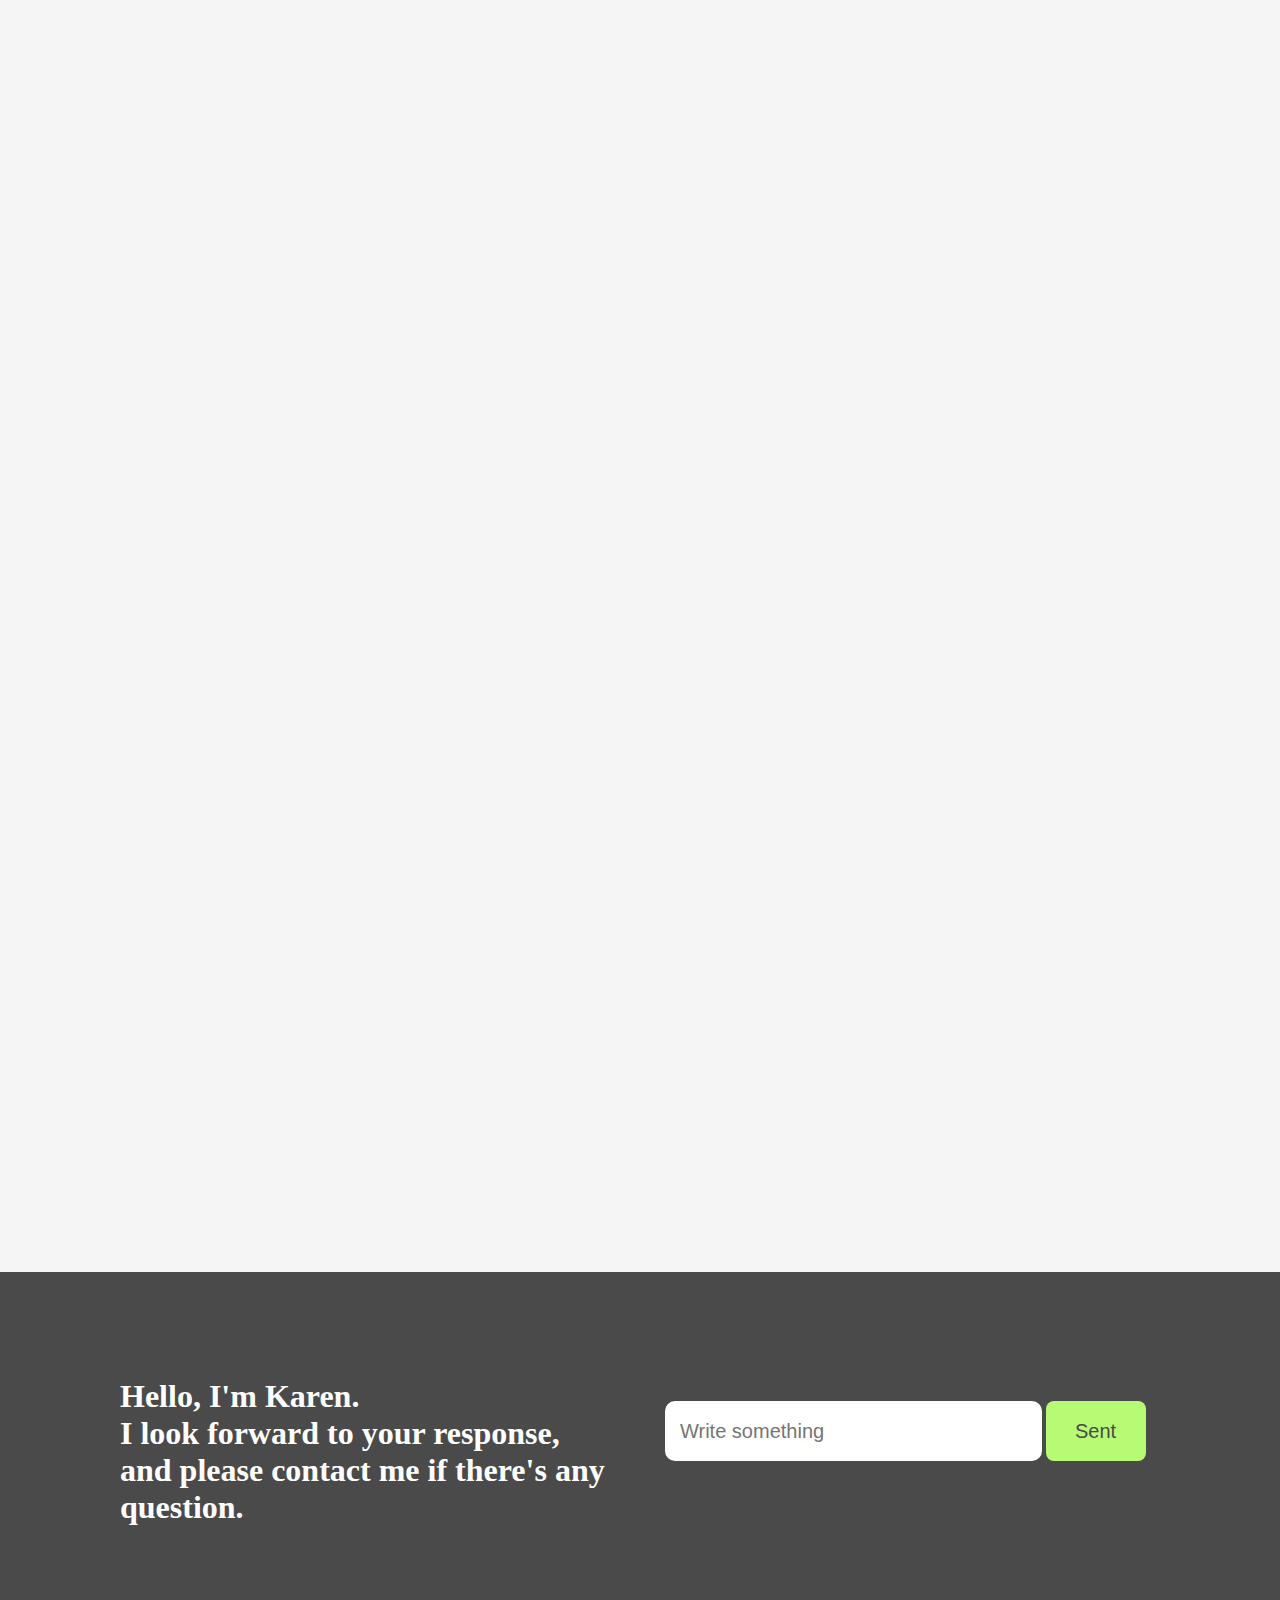
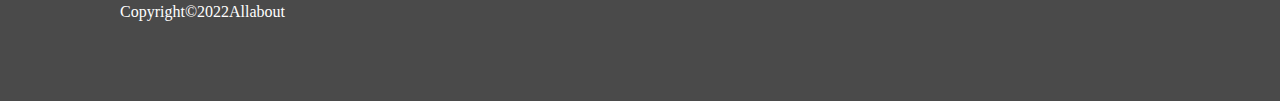
==== commit f7ebfd96: "0210" ====
--- a/cv_en.html
+++ b/cv_en.html
@@ -72,7 +72,7 @@
     <div class="intro_pc" id="cv_en">
         <h1 style="padding:24vh 40px 4vh 40px;">Hello, I'm Karen.</h1>
         <div class="" style="text-align:justify;">
-            <h4 style="padding:0 25% 10vh 25%;">I am a seasoned UI/UX user with approximately three years of experience in UI/UX and web design, as well as two years of experience in graphic design for marketing campaign. I believe in keeping UI simple, intuitive, and enjoyable through the use of clear content, well-structured hierarchy, and consistency in design. These principles are an integral part of my daily routine.
+            <h4 style="padding:0 25% 10vh 25%;">With three years of experience in UI/UX and web design and two years in graphic design for marketing, I bring a wealth of knowledge to my work. Keep creating user-friendly interfaces through clear content, organized hierarchy, and consistent design principles.
             </h4>
         </div>
     </div>
@@ -80,7 +80,7 @@
     <div class="intro_mobile"  id="about_mobile">
         <h1 style="padding:24vh 40px 4vh 40px;">Hello, I'm Karen.</h1>
         <div class="">
-            <h4 style="padding:0 10% 10vh 10%;">I am a seasoned UI/UX user with approximately three years of experience in UI/UX and web design, as well as two years of experience in graphic design for marketing campaign. I believe in keeping UI simple, intuitive, and enjoyable through the use of clear content, well-structured hierarchy, and consistency in design. These principles are an integral part of my daily routine.
+            <h4 style="padding:0 10% 10vh 10%;">With three years of experience in UI/UX and web design and two years in graphic design for marketing, I bring a wealth of knowledge to my work. Keep creating user-friendly interfaces through clear content, organized hierarchy, and consistent design principles.
             </h4>
         </div>
     </div>
@@ -92,12 +92,7 @@
     <div hidden style="width:30vw;margin:auto;text-align: center;background-color: ;">
         <button id="seeMoreBtn" style="background-color:#9FDE5E ;">More</button>
         </div>
-    
-    <article hidden id="article">
-        <h3>Relative experience</h3>
-        <h4 style="padding:0 10% 14vh 10%;">About 2.8 years for uiux design and 2 years for graphic and editor of social platform.</h4>
-    </article>
-    
+        
 
 
 <div class="container" id="container_pc">
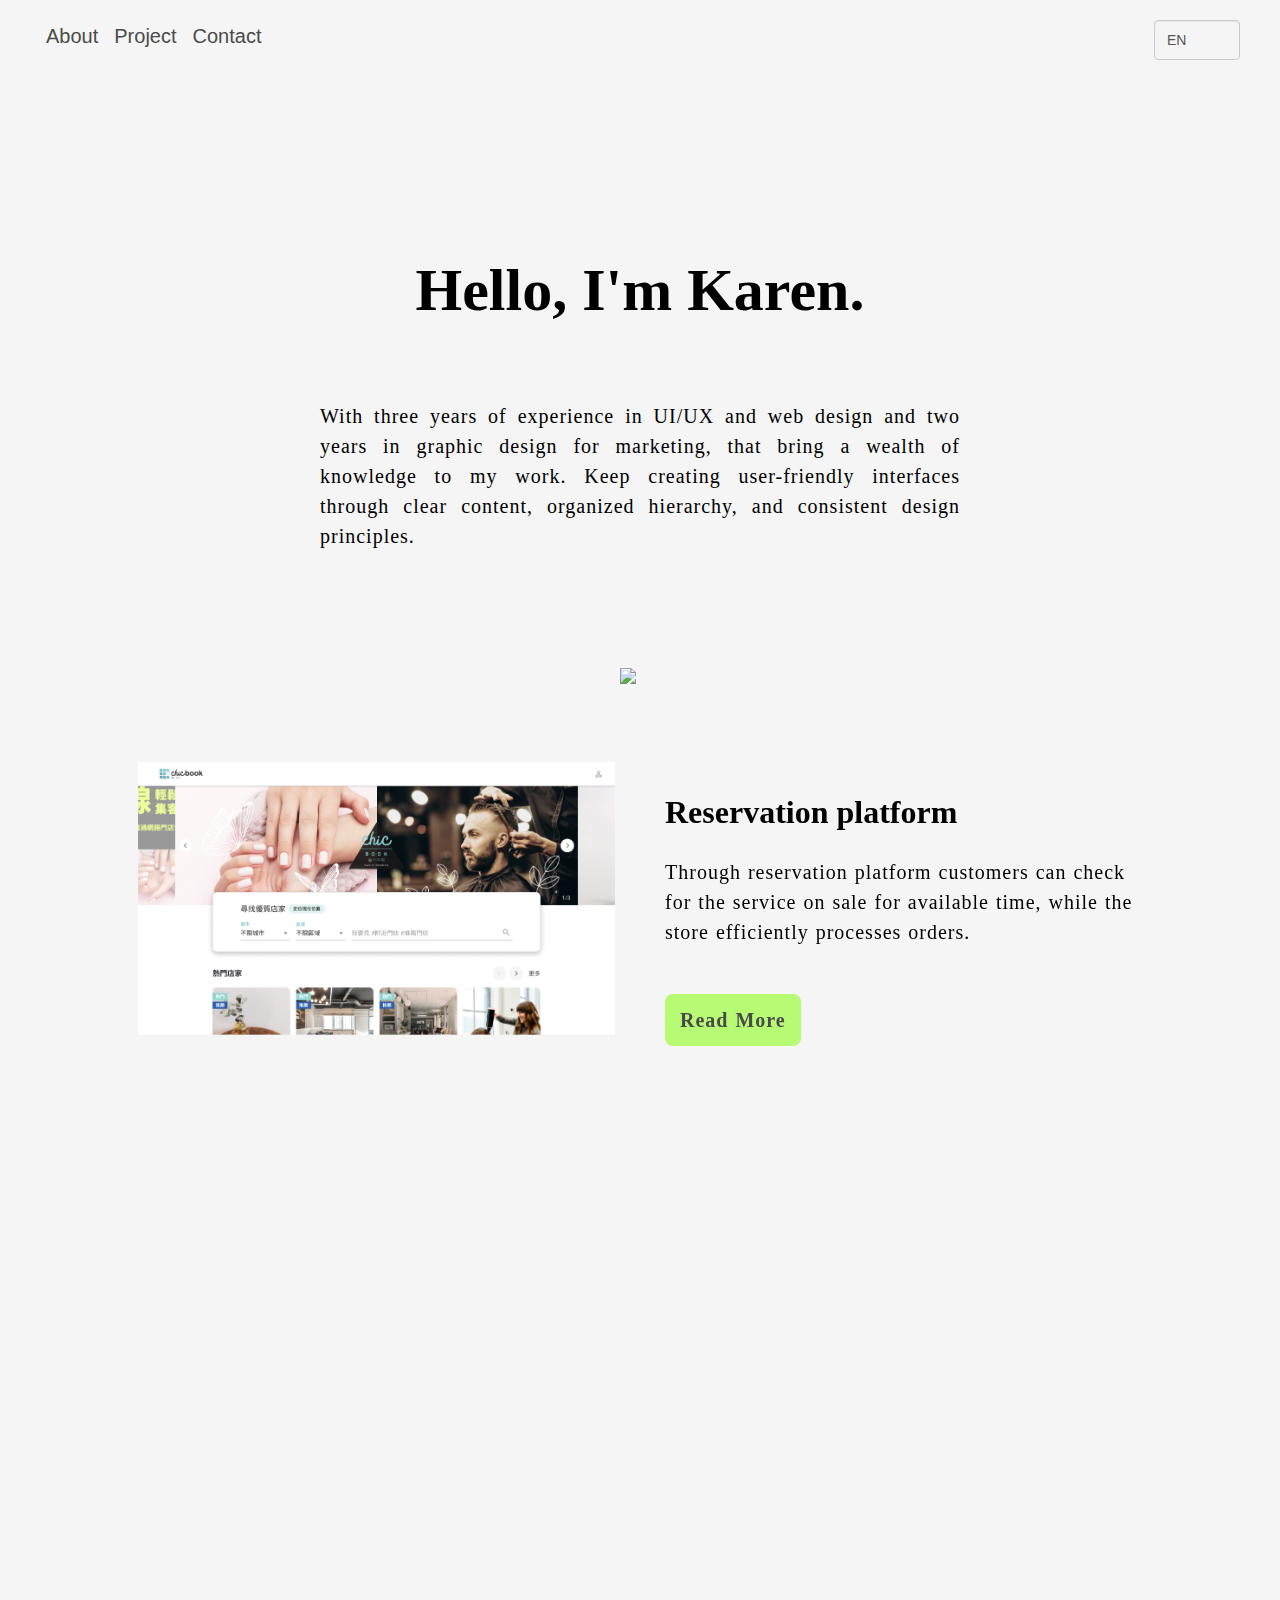
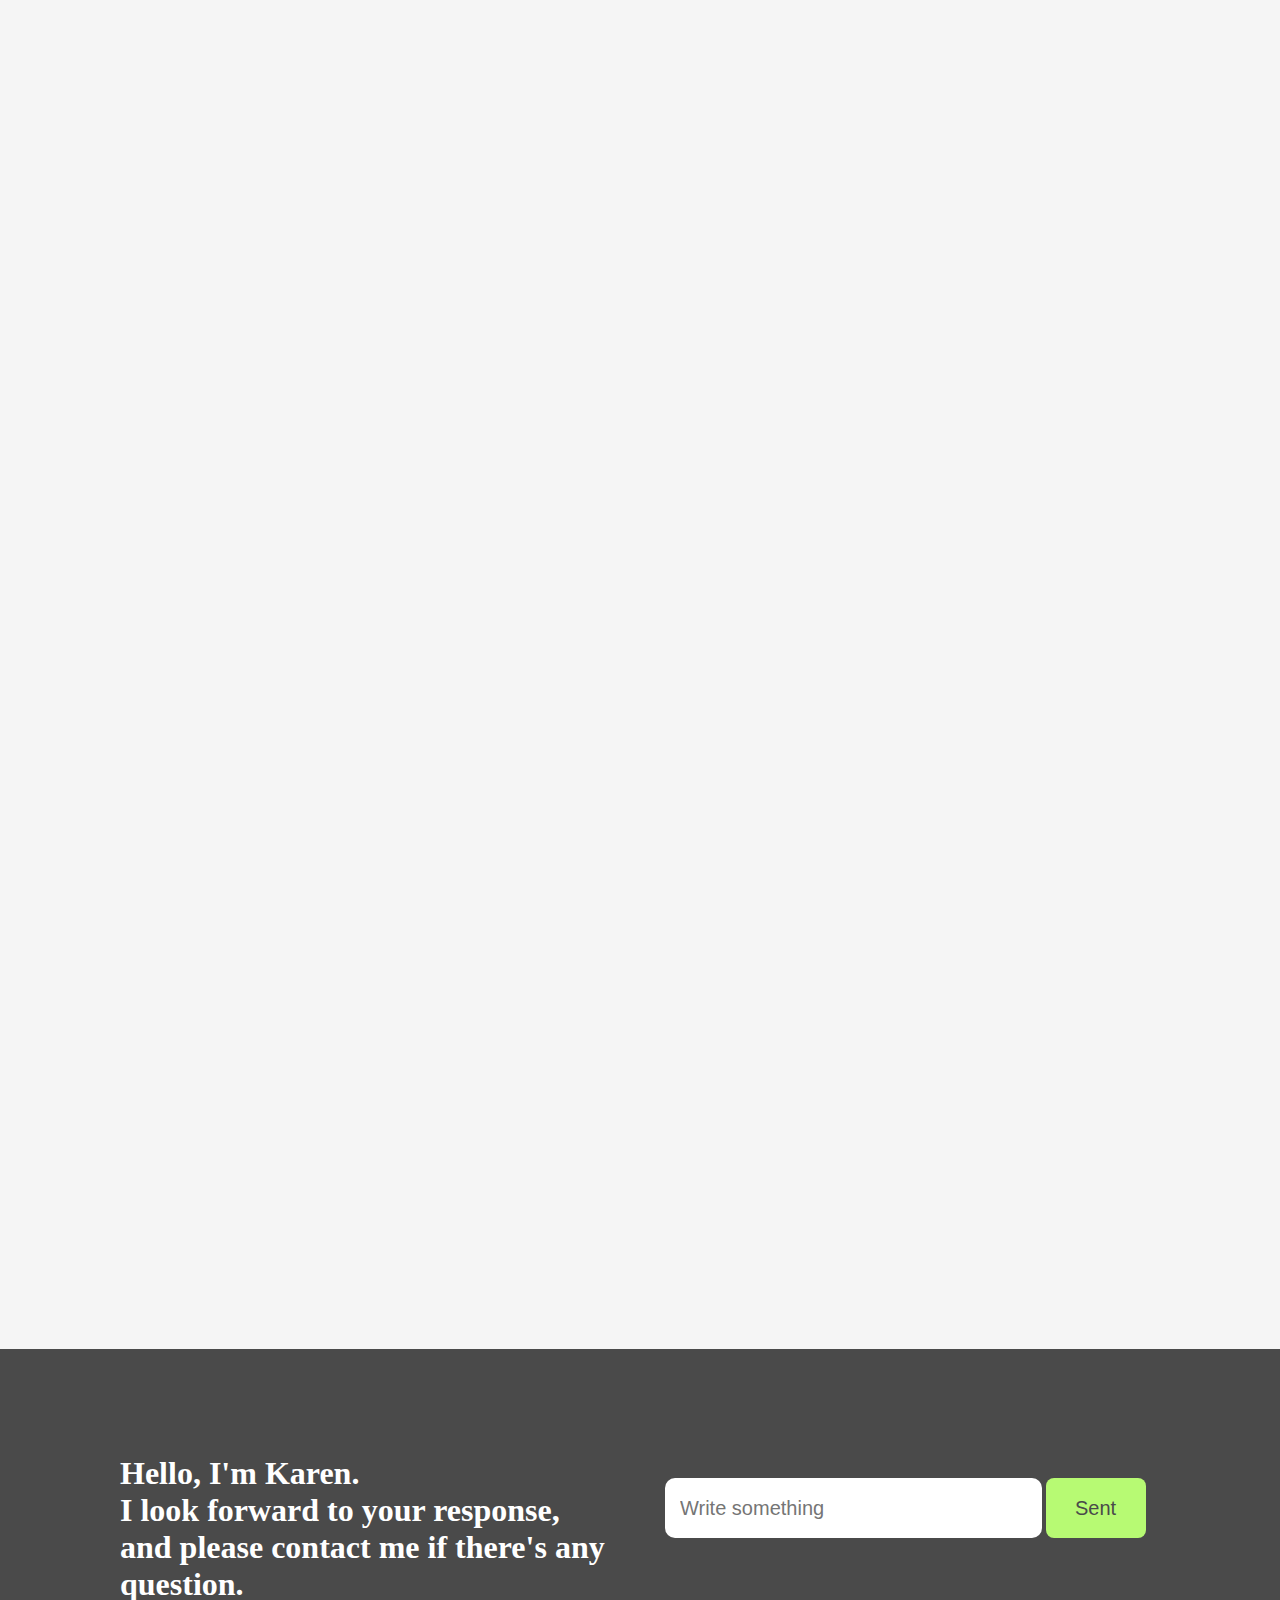
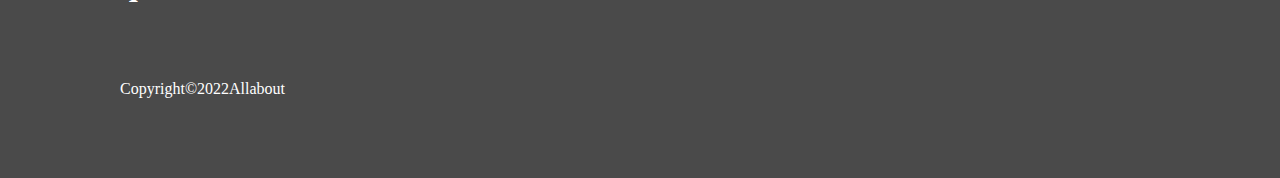
==== commit 9902d979: "0221" ====
--- a/cv_en.html
+++ b/cv_en.html
@@ -72,7 +72,7 @@
     <div class="intro_pc" id="cv_en">
         <h1 style="padding:24vh 40px 4vh 40px;">Hello, I'm Karen.</h1>
         <div class="" style="text-align:justify;">
-            <h4 style="padding:0 25% 10vh 25%;">With three years of experience in UI/UX and web design and two years in graphic design for marketing, I bring a wealth of knowledge to my work. Keep creating user-friendly interfaces through clear content, organized hierarchy, and consistent design principles.
+            <h4 style="padding:0 25% 10vh 25%;">With three years of experience in UI/UX and web design and two years in graphic design for marketing, that bring a wealth of knowledge to my work. Keep creating user-friendly interfaces through clear content, organized hierarchy, and consistent design principles.
             </h4>
         </div>
     </div>
@@ -80,7 +80,7 @@
     <div class="intro_mobile"  id="about_mobile">
         <h1 style="padding:24vh 40px 4vh 40px;">Hello, I'm Karen.</h1>
         <div class="">
-            <h4 style="padding:0 10% 10vh 10%;">With three years of experience in UI/UX and web design and two years in graphic design for marketing, I bring a wealth of knowledge to my work. Keep creating user-friendly interfaces through clear content, organized hierarchy, and consistent design principles.
+            <h4 style="padding:0 10% 10vh 10%;">With three years of experience in UI/UX and web design and two years in graphic design for marketing, that bring a wealth of knowledge to my work. Keep creating user-friendly interfaces through clear content, organized hierarchy, and consistent design principles.
             </h4>
         </div>
     </div>
@@ -98,38 +98,37 @@
 <div class="container" id="container_pc">
 
 
-
+        <!-- Project03 -->
+        <div class="box" data-aos="fade-up" data-aos-duration="3000" id="profolio">
+            <img src="img/img_r_1.png">
+            <div class="description">
+               <h2>Reservation platform</h2>
+               <h4>Through reservation platform customers can check for the service on sale for available time, while the store efficiently processes orders.</h4>
+               <div style="padding: 5px 0;">
+               <h4><b><a href="project_reservation_en.html" class="more">Read More</a></b></h4>
+               </div>
+            </div>
+        </div>
 
         <!-- Project02 -->
         <div class="box" data-aos="fade-up" data-aos-duration="3000" id="profolio">
             <img src="img/img_ec_1.png" style="width:80%;margin: auto;">
             <div class="description">
                <h2>Mobile-commerce</h2>
-               <h4>Extend social media to ecommercial, stores can launch the newly products, manage orders and enhance brand awareness, as this issue to develop brand image and uiux design.</h4>
+               <h4>By expanding presence on social media, e-commerce stores can launch new products, manage orders, and increase brand awareness, as well as helps to improve their brand image and user experience design.</h4>
                <div style="padding: 5px 0;">
                <h4><b><a href="project_ec_en.html" class="more">Read More</a></b></h4>
                </div>
             </div>
         </div>
 
-        <!-- Project03 -->
-        <div class="box" data-aos="fade-up" data-aos-duration="3000" id="profolio">
-            <img src="img/img_r_1.png">
-            <div class="description">
-               <h2>Reservation platform</h2>
-               <h4>Through reservation platform customers can check for the service on sale for available time, further the store can accept the orders immediately.</h4>
-               <div style="padding: 5px 0;">
-               <h4><b><a href="project_reservation_en.html" class="more">Read More</a></b></h4>
-               </div>
-            </div>
-        </div>
 
         <!-- Project04 -->
         <div class="box" data-aos="fade-up" data-aos-duration="3000" id="profolio">
             <img src="img/img_p_1.png">
             <div class="description">
                <h2>Product onlinepay</h2>
-               <h4>Build up the landing page to introduce products of company and relative activities, further customers can buy and pay the suitable program online.</h4>
+               <h4>The landing page presents products and activities, with online purchasing and payment options for customers.</h4>
                <div style="padding: 5px 0;">
                <h4><b><a href="project_onlinepay_en.html" class="more">Read More</a></b></h4>
                </div>
@@ -142,7 +141,7 @@
             <img src="img/img_l_1.png">
             <div class="description">
                <h2>RWD LandingPage</h2>
-               <h4>Official website and landing page design for difference platforms represent the best affection to consumers.</h4>
+               <h4>Designing official websites and landing pages for different platforms effectively appeals to consumers.</h4>
                <div style="padding: 5px 0;">
                <h4><b><a href="project_landingpage_en.html" class="more">Read More</a></b></h4>
             </div>
@@ -154,7 +153,7 @@
             <img src="img/img_graphic_2.png">
             <div class="description">
                <h2>Graphic design</h2>
-               <h4>Around main topic to design illustration, posters and banners which matched with brand image.</h4>
+               <h4>The design of illustrations, posters, and banners revolves around the main topic and aligns with the brand image.</h4>
                <div style="padding: 5px 0;">
                <h4><b><a href="project_graphic_en.html" class="more">Read More</a></b></h4>
                </div>
@@ -173,6 +172,19 @@
 <div class="container" id="container_mobile">
 
 
+
+    <div style="margin:20% 0;"></div>
+
+
+        <!-- Project03 -->
+        <div class="box_mobile" data-aos="fade-up" data-aos-duration="3000" id="profolio">
+            <div class="image_mobile"><img src="img/img_r_1.png"></div>
+            <div class="description">
+               <h2>Reservation platform</h2>
+               <h4>Through reservation platform customers can check for the service on sale for available time, while the store efficiently processes orders.</h4>
+            </div>
+               <h4><b><a href="project_reservation_en.html" class="more">Read More</a></b></h4>
+        </div>
 
     <div style="margin:20% 0;"></div>
 
@@ -181,22 +193,11 @@
         <div class="image_mobile"><img src="img/img_ec_1.png"></div>
         <div class="description">
            <h2>Mobile-commerce</h2>
-           <h4>Extend social media to ecommercial, stores can launch the newly products, manage orders and enhance brand awareness, as this issue to develop brand image and uiux design.</h4>
+           <h4>By expanding presence on social media, e-commerce stores can launch new products, manage orders, and increase brand awareness, as well as helps to improve their brand image and user experience design.</h4>
         </div>
            <h4><b><a href="project_ec_en.html" class="more">Read More</a></b></h4> 
     </div>
 
-    <div style="margin:20% 0;"></div>
-
-    <!-- Project03 -->
-    <div class="box_mobile" data-aos="fade-up" data-aos-duration="3000" id="profolio">
-        <div class="image_mobile"><img src="img/img_r_1.png"></div>
-        <div class="description">
-           <h2>Reservation platform</h2>
-           <h4>Through reservation platform customers can check for the service on sale for available time, further the store can accept the orders immediately.</h4>
-        </div>
-           <h4><b><a href="project_reservation_en.html" class="more">Read More</a></b></h4>
-    </div>
 
     <div style="margin:20% 0;"></div>
 
@@ -206,7 +207,7 @@
             <img src="img/img_web_1.png">
             <div class="description">
                <h2>Product onlinepay</h2>
-               <h4>Build up the landing page to introduce products of company and relative activities, further customers can buy and pay the suitable program online.</h4>
+               <h4>The landing page presents products and activities, with online purchasing and payment options for customers.</h4>
             </div>
                <h4><b><a href="project_onlinepay_en.html" class="more">Read More</a></b></h4>
         </div>
@@ -219,7 +220,7 @@
             <img src="img/img_web_3.png">
             <div class="description">
                <h2>RWD LandingPage</h2>
-               <h4>Official website and landing page design for difference platforms represent the best affection to consumers.</h4>
+               <h4>Designing official websites and landing pages for different platforms effectively appeals to consumers.</h4>
             </div>
                <h4><b><a href="project_landingpage_en.html" class="more">Read More</a></b></h4>
         </div>
@@ -232,7 +233,7 @@
             <img src="img/img_graphic_2.png">
             <div class="description">
                <h2>Graphic design</h2>
-               <h4>Around main topic to design illustration, posters and banners which matched with brand image.</h4>
+               <h4>The design of illustrations, posters, and banners revolves around the main topic and aligns with the brand image.</h4>
                <div style="height:5x;"></div>
             </div>
                <h4><b><a href="project_graphic_en.html" class="more">Read More</a></b></h4>
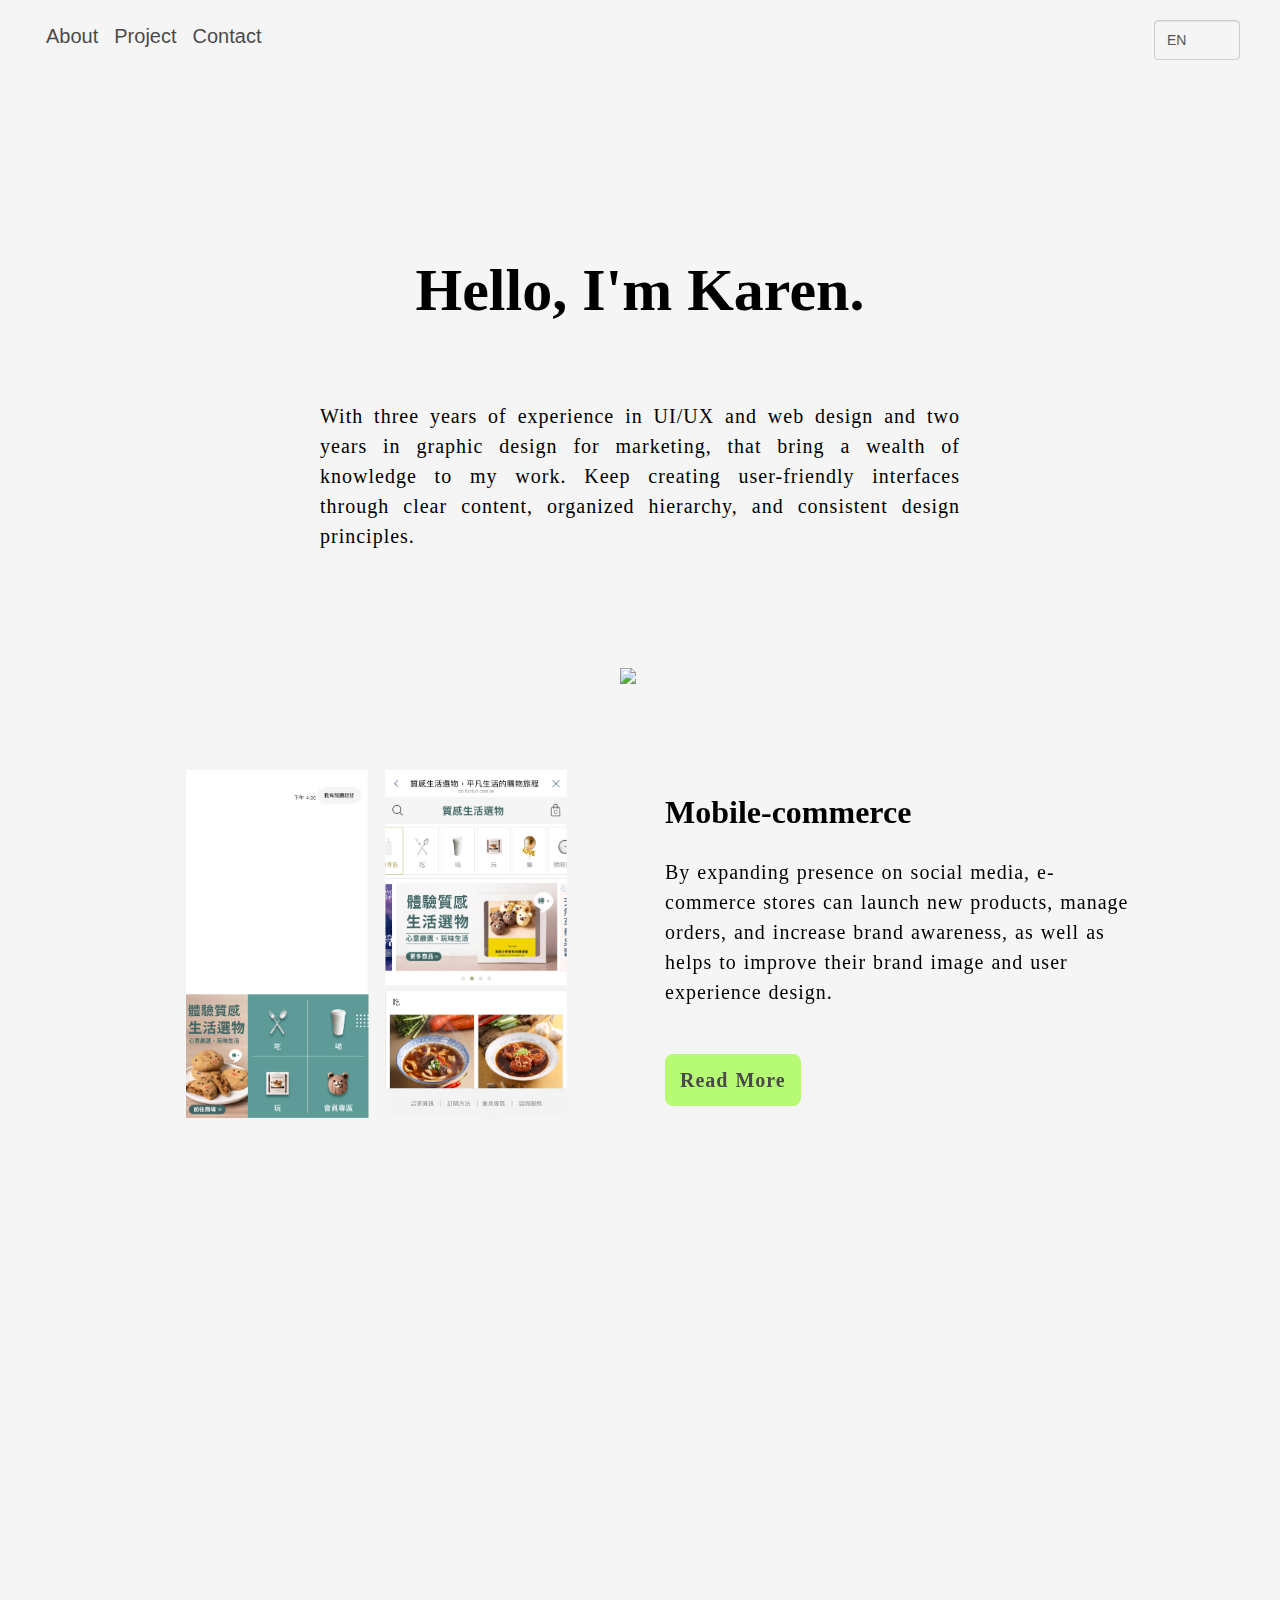
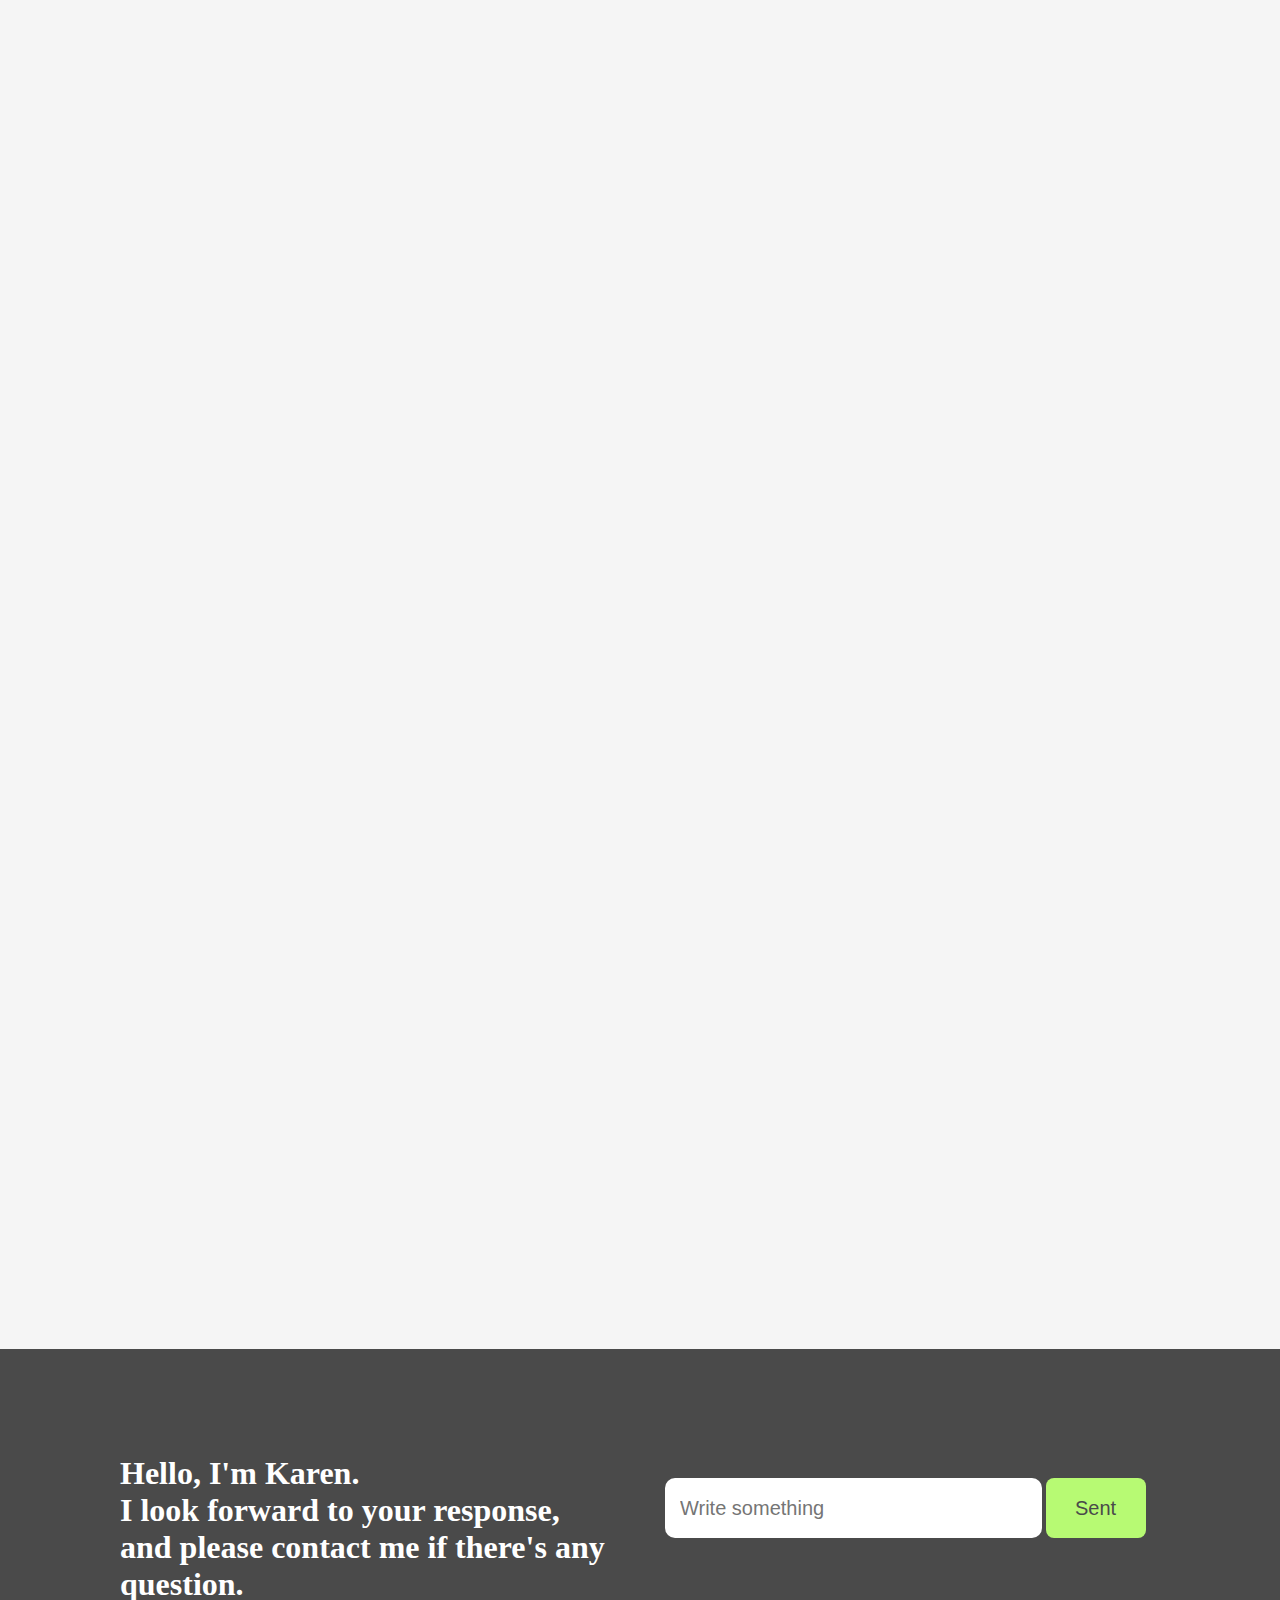
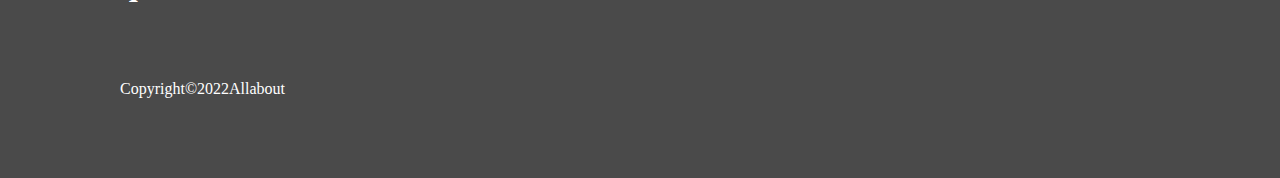
==== commit 9167dcfb: "0228" ====
--- a/cv_en.html
+++ b/cv_en.html
@@ -98,6 +98,19 @@
 <div class="container" id="container_pc">
 
 
+        <!-- Project02 -->
+        <div class="box" data-aos="fade-up" data-aos-duration="3000" id="profolio">
+            <img src="img/img_ec_1.png" style="width:80%;margin: auto;">
+            <div class="description">
+               <h2>Mobile-commerce</h2>
+               <h4>By expanding presence on social media, e-commerce stores can launch new products, manage orders, and increase brand awareness, as well as helps to improve their brand image and user experience design.</h4>
+               <div style="padding: 5px 0;">
+               <h4><b><a href="project_ec_en.html" class="more">Read More</a></b></h4>
+               </div>
+            </div>
+        </div>
+
+
         <!-- Project03 -->
         <div class="box" data-aos="fade-up" data-aos-duration="3000" id="profolio">
             <img src="img/img_r_1.png">
@@ -110,22 +123,10 @@
             </div>
         </div>
 
-        <!-- Project02 -->
-        <div class="box" data-aos="fade-up" data-aos-duration="3000" id="profolio">
-            <img src="img/img_ec_1.png" style="width:80%;margin: auto;">
-            <div class="description">
-               <h2>Mobile-commerce</h2>
-               <h4>By expanding presence on social media, e-commerce stores can launch new products, manage orders, and increase brand awareness, as well as helps to improve their brand image and user experience design.</h4>
-               <div style="padding: 5px 0;">
-               <h4><b><a href="project_ec_en.html" class="more">Read More</a></b></h4>
-               </div>
-            </div>
-        </div>
-
 
         <!-- Project04 -->
         <div class="box" data-aos="fade-up" data-aos-duration="3000" id="profolio">
-            <img src="img/img_p_1.png">
+            <img src="img/img_p_1_en.png">
             <div class="description">
                <h2>Product onlinepay</h2>
                <h4>The landing page presents products and activities, with online purchasing and payment options for customers.</h4>
@@ -138,7 +139,7 @@
 
         <!-- Project05 -->
         <div class="box" data-aos="fade-up" data-aos-duration="3000" id="profolio">
-            <img src="img/img_l_1.png">
+            <img src="img/img_l_1_en.png">
             <div class="description">
                <h2>RWD LandingPage</h2>
                <h4>Designing official websites and landing pages for different platforms effectively appeals to consumers.</h4>
@@ -150,7 +151,7 @@
 
         <!-- Project01 -->
         <div class="box" data-aos="fade-up" data-aos-duration="3000" id="profolio">
-            <img src="img/img_graphic_2.png">
+            <img src="img/img_graphic_2_en.png">
             <div class="description">
                <h2>Graphic design</h2>
                <h4>The design of illustrations, posters, and banners revolves around the main topic and aligns with the brand image.</h4>
@@ -172,19 +173,6 @@
 <div class="container" id="container_mobile">
 
 
-
-    <div style="margin:20% 0;"></div>
-
-
-        <!-- Project03 -->
-        <div class="box_mobile" data-aos="fade-up" data-aos-duration="3000" id="profolio">
-            <div class="image_mobile"><img src="img/img_r_1.png"></div>
-            <div class="description">
-               <h2>Reservation platform</h2>
-               <h4>Through reservation platform customers can check for the service on sale for available time, while the store efficiently processes orders.</h4>
-            </div>
-               <h4><b><a href="project_reservation_en.html" class="more">Read More</a></b></h4>
-        </div>
 
     <div style="margin:20% 0;"></div>
 
@@ -198,13 +186,26 @@
            <h4><b><a href="project_ec_en.html" class="more">Read More</a></b></h4> 
     </div>
 
+    <div style="margin:20% 0;"></div>
+
+
+        <!-- Project03 -->
+        <div class="box_mobile" data-aos="fade-up" data-aos-duration="3000" id="profolio">
+            <div class="image_mobile"><img src="img/img_r_1.png"></div>
+            <div class="description">
+               <h2>Reservation platform</h2>
+               <h4>Through reservation platform customers can check for the service on sale for available time, while the store efficiently processes orders.</h4>
+            </div>
+               <h4><b><a href="project_reservation_en.html" class="more">Read More</a></b></h4>
+        </div>
+
 
     <div style="margin:20% 0;"></div>
 
 
         <!-- Project04 -->
         <div class="box_mobile" data-aos="fade-up" data-aos-duration="3000" id="profolio">
-            <img src="img/img_web_1.png">
+            <img src="img/img_web_1_en.png">
             <div class="description">
                <h2>Product onlinepay</h2>
                <h4>The landing page presents products and activities, with online purchasing and payment options for customers.</h4>
@@ -217,7 +218,7 @@
 
         <!-- Project05 -->
         <div class="box_mobile" data-aos="fade-up" data-aos-duration="3000" id="profolio">
-            <img src="img/img_web_3.png">
+            <img src="img/img_web_3_en.png">
             <div class="description">
                <h2>RWD LandingPage</h2>
                <h4>Designing official websites and landing pages for different platforms effectively appeals to consumers.</h4>
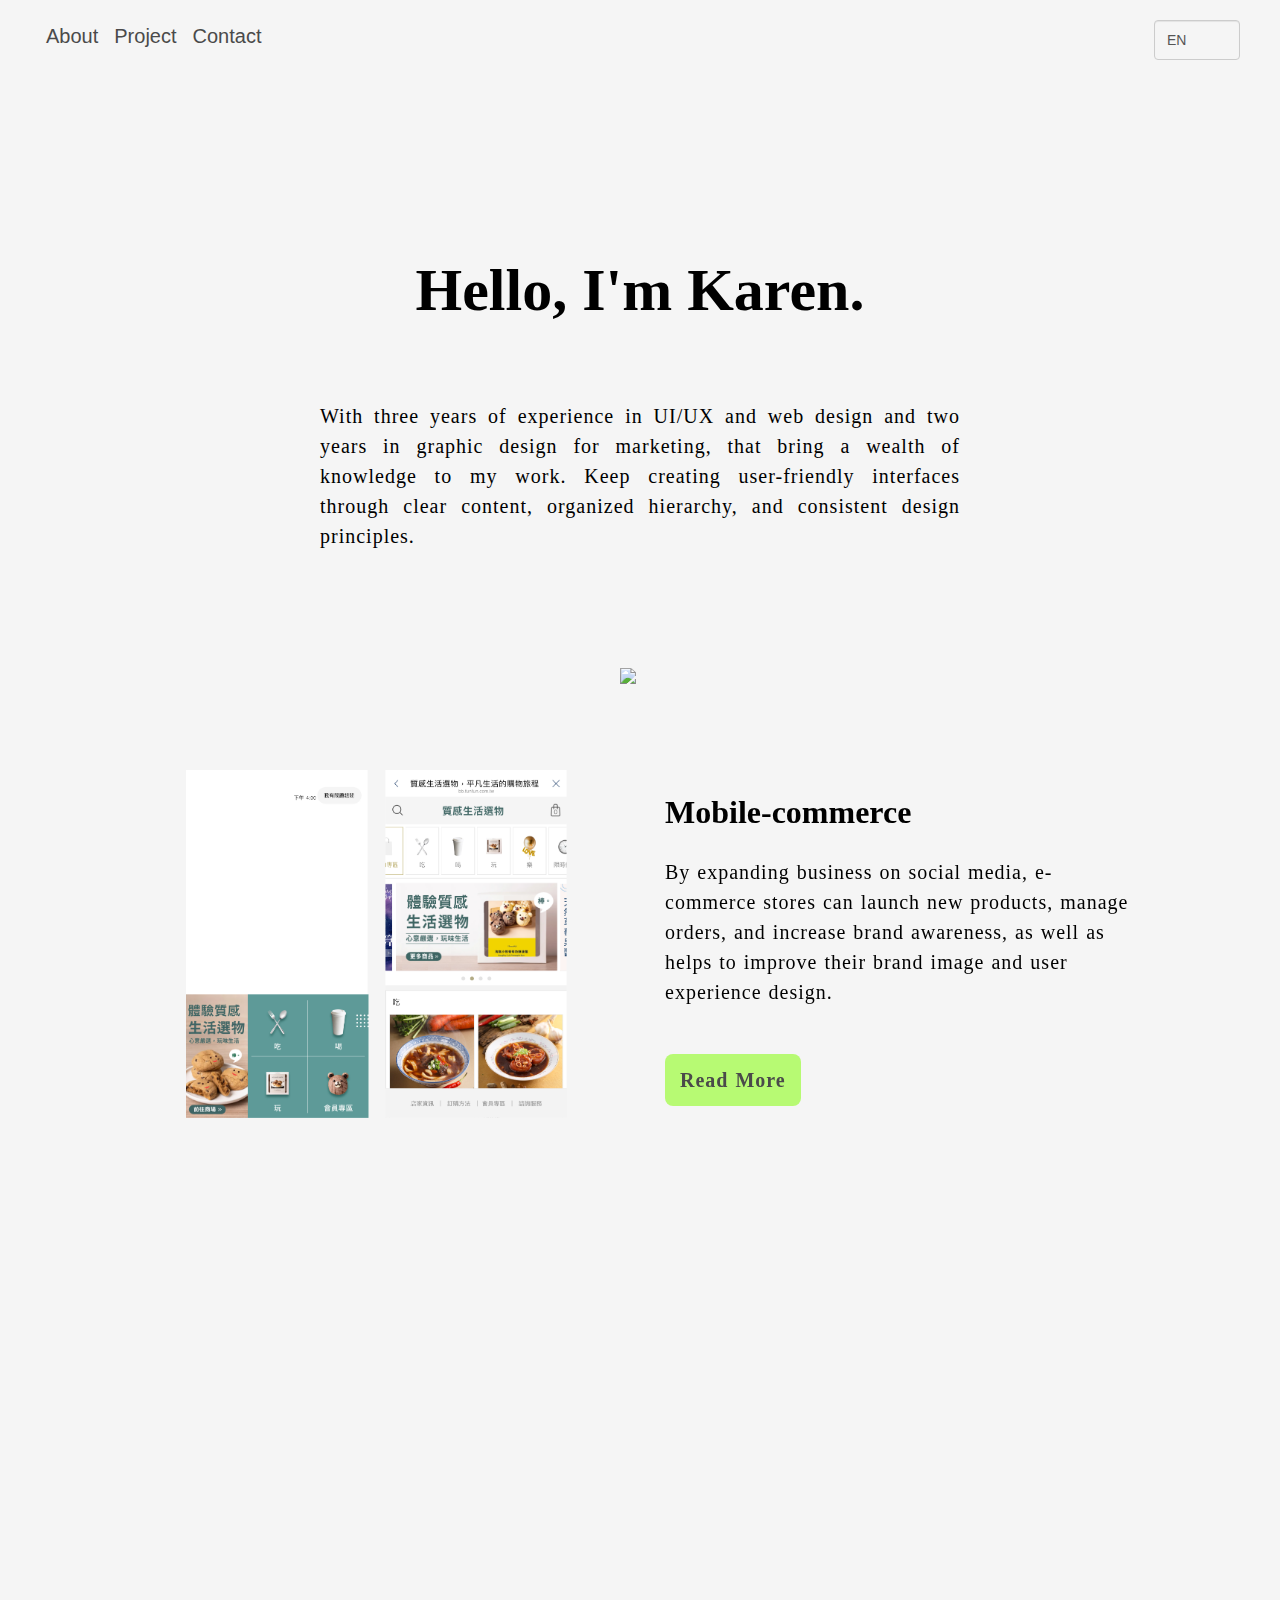
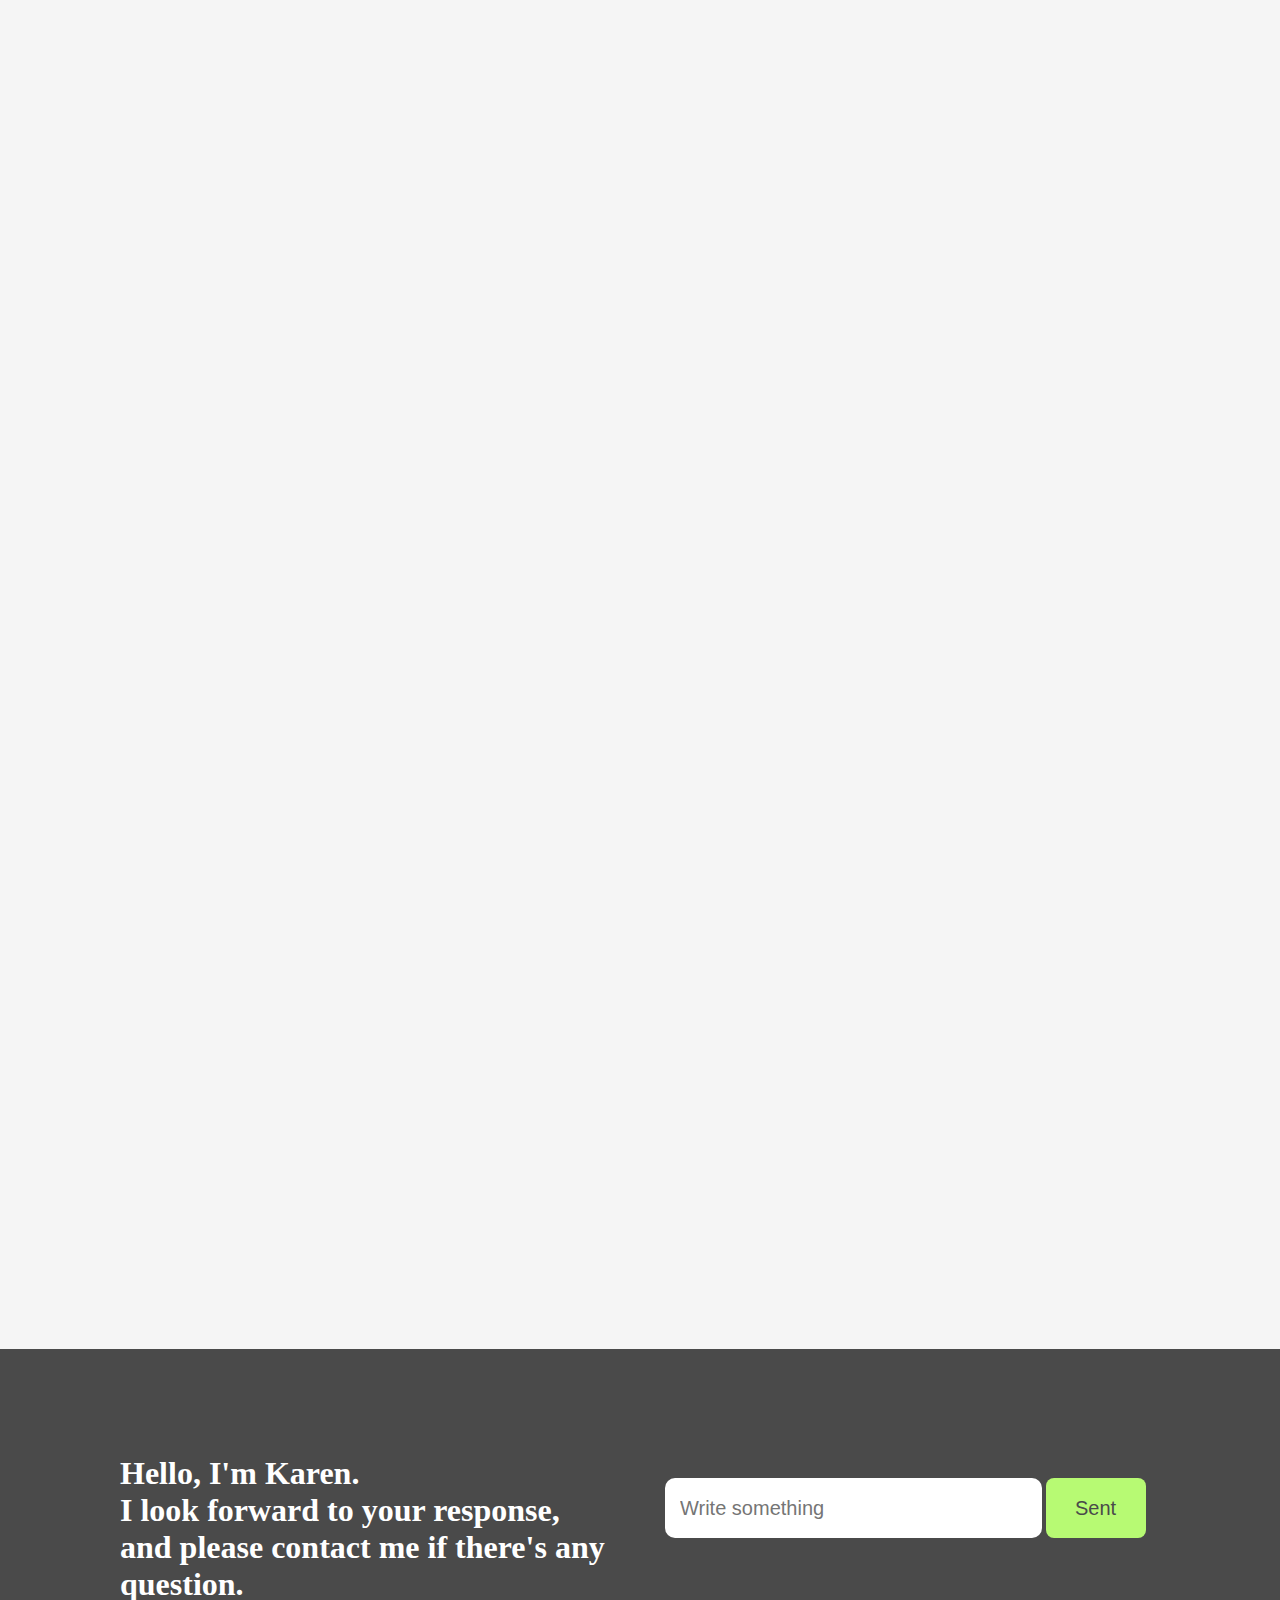
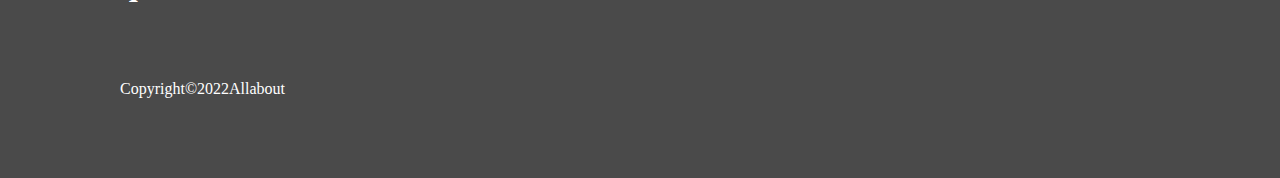
==== commit f34387aa: "0305" ====
--- a/cv_en.html
+++ b/cv_en.html
@@ -98,18 +98,19 @@
 <div class="container" id="container_pc">
 
 
+
+
         <!-- Project02 -->
         <div class="box" data-aos="fade-up" data-aos-duration="3000" id="profolio">
             <img src="img/img_ec_1.png" style="width:80%;margin: auto;">
             <div class="description">
                <h2>Mobile-commerce</h2>
-               <h4>By expanding presence on social media, e-commerce stores can launch new products, manage orders, and increase brand awareness, as well as helps to improve their brand image and user experience design.</h4>
+               <h4>By expanding business on social media, e-commerce stores can launch new products, manage orders, and increase brand awareness, as well as helps to improve their brand image and user experience design.</h4>
                <div style="padding: 5px 0;">
                <h4><b><a href="project_ec_en.html" class="more">Read More</a></b></h4>
                </div>
             </div>
         </div>
-
 
         <!-- Project03 -->
         <div class="box" data-aos="fade-up" data-aos-duration="3000" id="profolio">
@@ -123,7 +124,6 @@
             </div>
         </div>
 
-
         <!-- Project04 -->
         <div class="box" data-aos="fade-up" data-aos-duration="3000" id="profolio">
             <img src="img/img_p_1_en.png">
@@ -151,7 +151,7 @@
 
         <!-- Project01 -->
         <div class="box" data-aos="fade-up" data-aos-duration="3000" id="profolio">
-            <img src="img/img_graphic_2_en.png">
+            <img src="img/img_graphic_2.png">
             <div class="description">
                <h2>Graphic design</h2>
                <h4>The design of illustrations, posters, and banners revolves around the main topic and aligns with the brand image.</h4>
@@ -181,31 +181,29 @@
         <div class="image_mobile"><img src="img/img_ec_1.png"></div>
         <div class="description">
            <h2>Mobile-commerce</h2>
-           <h4>By expanding presence on social media, e-commerce stores can launch new products, manage orders, and increase brand awareness, as well as helps to improve their brand image and user experience design.</h4>
+           <h4>By expanding business on social media, e-commerce stores can launch new products, manage orders, and increase brand awareness, as well as helps to improve their brand image and user experience design.</h4>
         </div>
            <h4><b><a href="project_ec_en.html" class="more">Read More</a></b></h4> 
     </div>
 
     <div style="margin:20% 0;"></div>
 
-
-        <!-- Project03 -->
-        <div class="box_mobile" data-aos="fade-up" data-aos-duration="3000" id="profolio">
-            <div class="image_mobile"><img src="img/img_r_1.png"></div>
-            <div class="description">
-               <h2>Reservation platform</h2>
-               <h4>Through reservation platform customers can check for the service on sale for available time, while the store efficiently processes orders.</h4>
-            </div>
-               <h4><b><a href="project_reservation_en.html" class="more">Read More</a></b></h4>
-        </div>
-
+    <!-- Project03 -->
+    <div class="box_mobile" data-aos="fade-up" data-aos-duration="3000" id="profolio">
+        <div class="image_mobile"><img src="img/img_r_1.png"></div>
+        <div class="description">
+           <h2>Reservation platform</h2>
+           <h4>Through reservation platform customers can check for the service on sale for available time, while the store efficiently processes orders.</h4>
+        </div>
+           <h4><b><a href="project_reservation_en.html" class="more">Read More</a></b></h4>
+    </div>
 
     <div style="margin:20% 0;"></div>
 
 
         <!-- Project04 -->
         <div class="box_mobile" data-aos="fade-up" data-aos-duration="3000" id="profolio">
-            <img src="img/img_web_1_en.png">
+            <img src="img/img_p_1_en.png">
             <div class="description">
                <h2>Product onlinepay</h2>
                <h4>The landing page presents products and activities, with online purchasing and payment options for customers.</h4>
@@ -218,7 +216,7 @@
 
         <!-- Project05 -->
         <div class="box_mobile" data-aos="fade-up" data-aos-duration="3000" id="profolio">
-            <img src="img/img_web_3_en.png">
+            <img src="img/img_l_1_en.png">
             <div class="description">
                <h2>RWD LandingPage</h2>
                <h4>Designing official websites and landing pages for different platforms effectively appeals to consumers.</h4>
@@ -231,7 +229,7 @@
 
         <!-- Project01 -->
         <div class="box_mobile" data-aos="fade-up" data-aos-duration="3000" id="profolio">
-            <img src="img/img_graphic_2.png">
+            <img src="img/img_graphic_2_en.png">
             <div class="description">
                <h2>Graphic design</h2>
                <h4>The design of illustrations, posters, and banners revolves around the main topic and aligns with the brand image.</h4>
